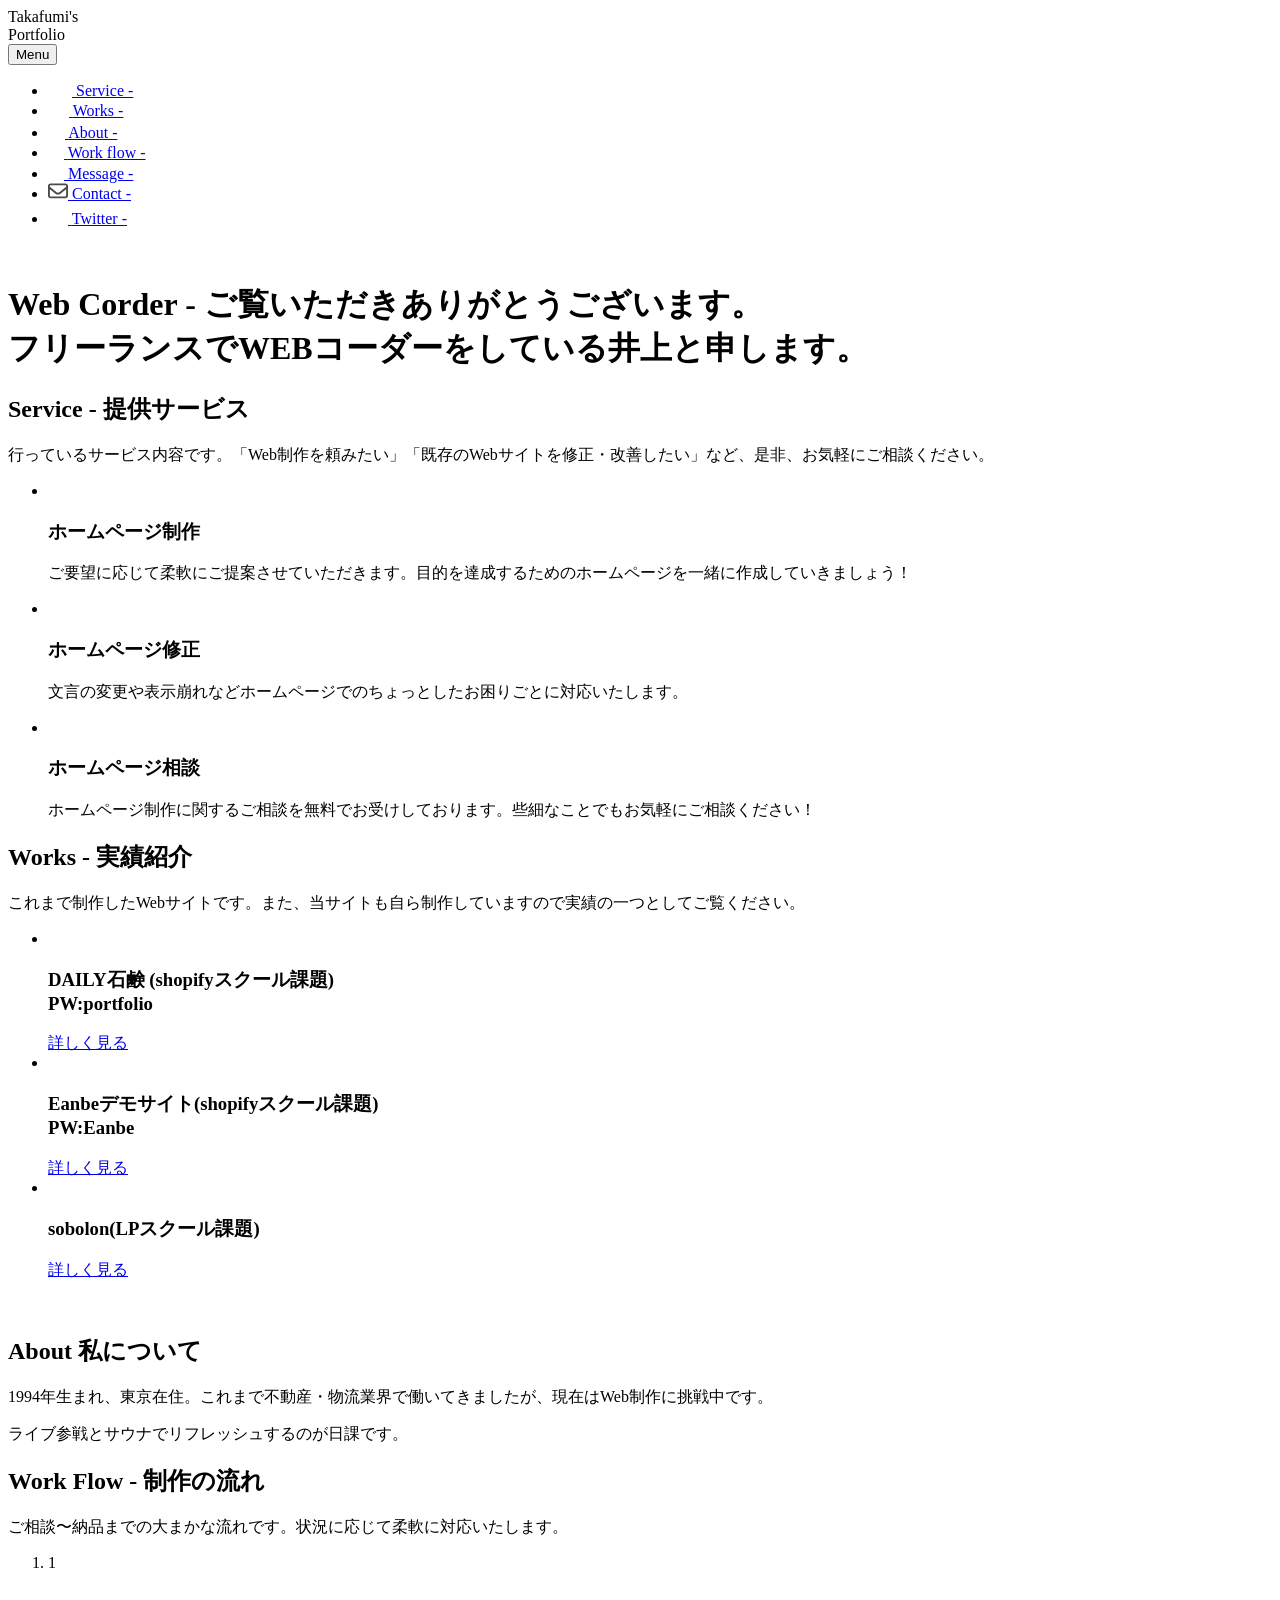
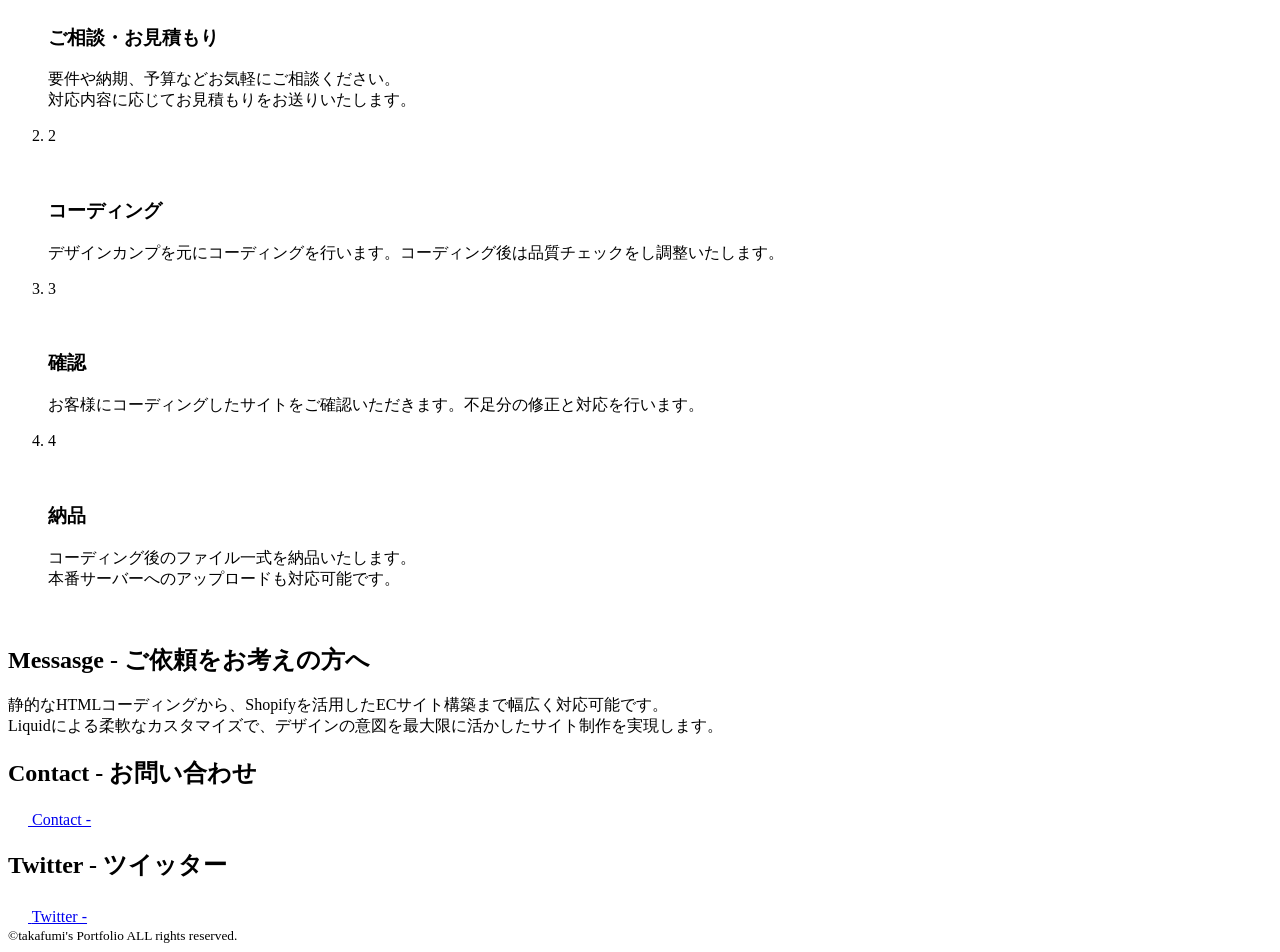
==== index.html @ 68aed398 "contact" ====
<!DOCTYPE html>
<html lang="ja">

<head>
  <meta charset="UTF-8">
  <meta name="viewport" content="width=device-width, initial-scale=1.0">
  <!-- 検索にヒットさせない -->
  <meta name="robots" content="noindex" />
  <title>ポートフォリオサイト</title>
  <meta name="description"
    content="フリーランスWEB制作コーダーのTakafumiのポートフォリオサイトです。「WEB制作を頼みたい」「既存のWebサイトを修正・改善したい」などぜひ、ぜひ、お気軽にご相談ください。">
  <!-- Google Fonts -->
  <link rel="preconnect" href="https://fonts.googleapis.com">
  <link rel="preconnect" href="https://fonts.gstatic.com" crossorigin>
  <link
    href="https://fonts.googleapis.com/css2?family=Noto+Sans+JP:wght@100..900&family=Oswald:wght@200..700&display=swap"
    rel="stylesheet">
  <!-- スタイルシート -->
  <link rel="stylesheet" href="./css/reset.css">
  <link rel="stylesheet" href="./css/style.css">
</head>

<body>
  <div class="wrapper">
    <header class="header">
      <div class="header__container">
        <div class="header__logo">Takafumi's<br />Portfolio</div>
        <button type="button" id="js-button-drawer" class="header__menu-button ">Menu</button>

        <div id="js-drawer" class="header__contents">
          <nav class="header__nav">
            <ul class="header__nav-list">
              <li class="header__nav-item">
                <a href="#service" class="header__nav-link button">
                  <span class="button__icon"><svg width="24" height="15" viewBox="0 0 24 15" fill="none"
                      xmlns="http://www.w3.org/2000/svg">
                      <path
                        d="M10.2075 0.428596L8.29125 2.33175C7.7175 2.48818 7.185 2.77495 6.735 3.16974L5.7375 4.05241C5.355 4.39133 4.85625 4.57755 4.3425 4.57755H3.6V9.34475C4.365 9.3671 5.0925 9.67622 5.63625 10.2163L6.97125 11.5421L7.23375 11.8028L8.24625 12.8084C8.47875 13.0393 8.86125 13.0393 9.09375 12.8084C9.1575 12.7451 9.20625 12.6706 9.2325 12.5924C9.3375 12.3056 9.58125 12.0896 9.88125 12.0226C10.1813 11.9555 10.4963 12.0449 10.7138 12.2647L11.1188 12.6594C11.5538 13.0915 12.2588 13.0915 12.69 12.6594C12.8925 12.4583 13.0013 12.2013 13.0125 11.9369C13.0275 11.6092 13.2225 11.3187 13.5225 11.1771C13.8225 11.0356 14.1713 11.0654 14.4375 11.2554C14.79 11.5049 15.2813 11.4714 15.5963 11.1585C15.9488 10.8084 15.9488 10.2423 15.5963 9.89596L12.7538 7.07288L11.4112 8.30193C10.3875 9.24047 8.81625 9.25537 7.77375 8.33545C6.585 7.28517 6.55875 5.45278 7.71375 4.36899L10.3425 1.90345C11.37 0.94256 12.7275 0.40625 14.1413 0.40625C15.495 0.40625 16.8038 0.901592 17.8125 1.79172L18.9413 2.78985H20.4H21.9H23.4C23.73 2.78985 24 3.05801 24 3.38575V11.1325C24 11.7917 23.4638 12.3243 22.8 12.3243H21.6C21.1575 12.3243 20.7675 12.0859 20.5613 11.7284H17.3775C17.25 11.9779 17.0813 12.2162 16.8713 12.4248C16.23 13.0617 15.3413 13.3112 14.5088 13.1734C14.3738 13.4453 14.19 13.6985 13.9613 13.9257C12.9375 14.9425 11.3363 15.043 10.1963 14.2274C9.255 15.0021 7.8525 14.9537 6.97125 14.0747L5.9625 13.0691L5.7 12.8084L4.365 11.4825C4.15875 11.2777 3.88875 11.1585 3.6 11.1362C3.6 11.7917 3.06 12.3243 2.4 12.3243H1.2C0.53625 12.3243 0 11.7917 0 11.1325V3.38575C0 3.05801 0.27 2.78985 0.6 2.78985H2.1H3.6H4.3425C4.4175 2.78985 4.48875 2.76378 4.54125 2.71536L5.535 1.83641C6.58125 0.91649 7.9275 0.40625 9.32625 0.40625H9.7125C9.8775 0.40625 10.0463 0.413699 10.2075 0.428596ZM20.4 9.94065V4.57755H18.6C18.3788 4.57755 18.165 4.49561 18.0038 4.35036L16.62 3.12877C15.9375 2.52542 15.0563 2.19395 14.1413 2.19395C13.1888 2.19395 12.2738 2.55522 11.58 3.20326L8.95125 5.66879C8.565 6.03378 8.5725 6.6483 8.97 6.9984C9.31875 7.30752 9.8475 7.30007 10.1888 6.98722L12.885 4.51424C13.2488 4.17904 13.8188 4.20139 14.1563 4.56638C14.4938 4.93137 14.4713 5.49375 14.1038 5.82894L14.0738 5.85874L16.8638 8.62967C17.2388 9.00211 17.4825 9.46021 17.5913 9.93693H20.4V9.94065ZM2.4 10.5366C2.4 10.3785 2.33679 10.2269 2.22426 10.1152C2.11174 10.0034 1.95913 9.94065 1.8 9.94065C1.64087 9.94065 1.48826 10.0034 1.37574 10.1152C1.26321 10.2269 1.2 10.3785 1.2 10.5366C1.2 10.6946 1.26321 10.8462 1.37574 10.9579C1.48826 11.0697 1.64087 11.1325 1.8 11.1325C1.95913 11.1325 2.11174 11.0697 2.22426 10.9579C2.33679 10.8462 2.4 10.6946 2.4 10.5366ZM22.2 11.1325C22.3591 11.1325 22.5117 11.0697 22.6243 10.9579C22.7368 10.8462 22.8 10.6946 22.8 10.5366C22.8 10.3785 22.7368 10.2269 22.6243 10.1152C22.5117 10.0034 22.3591 9.94065 22.2 9.94065C22.0409 9.94065 21.8883 10.0034 21.7757 10.1152C21.6632 10.2269 21.6 10.3785 21.6 10.5366C21.6 10.6946 21.6632 10.8462 21.7757 10.9579C21.8883 11.0697 22.0409 11.1325 22.2 11.1325Z"
                        class="button__icon-path" />
                    </svg>
                  </span>
                  <span class="button__text">Service -</span>
                </a>
              </li>
              <li class="header__nav-item">
                <a href="#works" class="header__nav-link button">
                  <span class="button__icon"><svg width="21" height="16" viewBox="0 0 21 16" fill="none"
                      xmlns="http://www.w3.org/2000/svg">
                      <path
                        d="M4.2 0.635498C3.04172 0.635498 2.1 1.57078 2.1 2.72115V11.0638H4.2V2.72115H16.8V11.0638H18.9V2.72115C18.9 1.57078 17.9583 0.635498 16.8 0.635498H4.2ZM0.63 12.1066C0.282187 12.1066 0 12.3868 0 12.7323C0 14.114 1.12875 15.2351 2.52 15.2351H18.48C19.8712 15.2351 21 14.114 21 12.7323C21 12.3868 20.7178 12.1066 20.37 12.1066H0.63Z"
                        class="button__icon-path" />
                    </svg>
                  </span>
                  <span class="button__text">Works -</span>
                </a>
              </li>
              <li class="header__nav-item">
                <a href="#about" class="header__nav-link button">
                  <span class="button__icon"><svg width="17" height="18" viewBox="0 0 17 18" fill="none"
                      xmlns="http://www.w3.org/2000/svg">
                      <path
                        d="M13.8125 7.04143C13.8125 8.55504 13.3178 9.95324 12.4844 11.0876L16.6879 15.2657C17.1029 15.6779 17.1029 16.3473 16.6879 16.7595C16.2729 17.1717 15.5988 17.1717 15.1838 16.7595L10.9803 12.5814C9.83808 13.4124 8.43027 13.9005 6.90625 13.9005C3.09121 13.9005 0 10.8304 0 7.04143C0 3.25246 3.09121 0.182373 6.90625 0.182373C10.7213 0.182373 13.8125 3.25246 13.8125 7.04143ZM6.90625 11.79C7.53413 11.79 8.15587 11.6672 8.73595 11.4285C9.31604 11.1899 9.84312 10.8401 10.2871 10.3992C10.7311 9.95824 11.0833 9.43476 11.3235 8.85863C11.5638 8.28251 11.6875 7.66502 11.6875 7.04143C11.6875 6.41784 11.5638 5.80035 11.3235 5.22423C11.0833 4.64811 10.7311 4.12463 10.2871 3.68368C9.84312 3.24273 9.31604 2.89296 8.73595 2.65432C8.15587 2.41568 7.53413 2.29285 6.90625 2.29285C6.27837 2.29285 5.65663 2.41568 5.07654 2.65432C4.49646 2.89296 3.96938 3.24273 3.5254 3.68368C3.08142 4.12463 2.72923 4.64811 2.48895 5.22423C2.24867 5.80035 2.125 6.41784 2.125 7.04143C2.125 7.66502 2.24867 8.28251 2.48895 8.85863C2.72923 9.43476 3.08142 9.95824 3.5254 10.3992C3.96938 10.8401 4.49646 11.1899 5.07654 11.4285C5.65663 11.6672 6.27837 11.79 6.90625 11.79Z"
                        class="button__icon-path" />
                    </svg>
                  </span>
                  <span class="button__text">About -</span>
                </a>
              </li>
              <li class="header__nav-item">
                <a href="#Workflow" class="header__nav-link button">
                  <span class="button__icon"><svg width="16" height="16" viewBox="0 0 16 16" fill="none"
                      xmlns="http://www.w3.org/2000/svg">
                      <path
                        d="M8.43454 7.15642C8.7598 7.47765 8.7598 8.00275 8.43455 8.32398L3.65356 13.0459C3.13521 13.5578 2.25649 13.1906 2.25649 12.4621L2.25649 3.01832C2.25649 2.28979 3.13521 1.92261 3.65355 2.43454L8.43454 7.15642Z"
                        class="button__icon-path" />
                      <path
                        d="M15.4089 7.15642C15.7342 7.47765 15.7342 8.00275 15.4089 8.32398L10.6279 13.0459C10.1096 13.5578 9.23085 13.1906 9.23085 12.4621L9.23085 3.01832C9.23085 2.28979 10.1096 1.92261 10.6279 2.43454L15.4089 7.15642Z"
                        class="button__icon-path" />
                    </svg>
                  </span>
                  <span class="button__text">Work flow -</span>
                </a>
              </li>
              <li class="header__nav-item">
                <a href="#Message -" class="header__nav-link button">
                  <span class="button__icon"><svg width="16" height="17" viewBox="0 0 16 17" fill="none"
                      xmlns="http://www.w3.org/2000/svg">
                      <path
                        d="M0.502817 8.41785C-0.203433 8.81822 -0.137808 9.88587 0.615317 10.1962L4.99969 12.0119V15.2179C4.99969 15.7797 5.45594 16.2328 6.02157 16.2328C6.32469 16.2328 6.61219 16.0994 6.80594 15.8666L8.74344 13.5606L12.6153 15.1621C13.2059 15.4073 13.8903 15.0224 13.9872 14.3955L15.9872 1.4843C16.0466 1.10876 15.8809 0.730116 15.5653 0.515964C15.2497 0.301812 14.8372 0.28319 14.5028 0.472513L0.502817 8.41785ZM2.13094 9.20928L12.8028 3.15406L5.94032 10.7704L5.97782 10.8014L2.13094 9.20928ZM12.6028 13.5451L7.39657 11.388L14.0872 3.96101L12.6028 13.5451Z"
                        class="button__icon-path" />
                    </svg>
                  </span>
                  <span class="button__text">Message -</span>
                </a>
              </li>
              <li class="header__nav-item">
                <a href="#Contact -" class="header__nav-link button button--bg">
                  <span class="button__icon"><svg width="20" height="16" viewBox="0 0 20 16" fill="none"
                      xmlns="http://www.w3.org/2000/svg">
                      <path
                        d="M2.5 2.28406C2.15625 2.28406 1.875 2.56339 1.875 2.90479V3.76217L8.61328 9.25563C9.42188 9.91515 10.582 9.91515 11.3906 9.25563L18.125 3.76217V2.90479C18.125 2.56339 17.8438 2.28406 17.5 2.28406H2.5ZM1.875 6.17138V12.8365C1.875 13.1779 2.15625 13.4572 2.5 13.4572H17.5C17.8438 13.4572 18.125 13.1779 18.125 12.8365V6.17138L12.5781 10.6949C11.0781 11.917 8.91797 11.917 7.42188 10.6949L1.875 6.17138ZM0 2.90479C0 1.53531 1.12109 0.421875 2.5 0.421875H17.5C18.8789 0.421875 20 1.53531 20 2.90479V12.8365C20 14.2059 18.8789 15.3194 17.5 15.3194H2.5C1.12109 15.3194 0 14.2059 0 12.8365V2.90479Z"
                        class="button__icon-path button__icon-path--contact" fill="#4A4A4A" />
                    </svg>
                  </span>
                  <span class="button__text">Contact -</span>
                </a>
              </li>
              <li class="header__nav-item">
                <a href="#Twitter -" class="header__nav-link button button--border">
                  <span class="button__icon"><svg width="20" height="21" viewBox="0 0 20 21" fill="none"
                      xmlns="http://www.w3.org/2000/svg">
                      <path
                        d="M17.9441 6.40799C17.9568 6.58444 17.9568 6.76092 17.9568 6.93736C17.9568 12.3191 13.8325 18.5201 6.29441 18.5201C3.97207 18.5201 1.81473 17.8521 0 16.6926C0.329961 16.7304 0.647187 16.743 0.989844 16.743C2.90605 16.743 4.67004 16.1002 6.07867 15.0037C4.27664 14.9659 2.76648 13.7937 2.24617 12.1805C2.5 12.2183 2.75379 12.2435 3.02031 12.2435C3.38832 12.2435 3.75637 12.193 4.09898 12.1049C2.22082 11.7267 0.812148 10.0883 0.812148 8.10949V8.05909C1.35781 8.36158 1.99238 8.55063 2.66492 8.57581C1.56086 7.84479 0.837539 6.59704 0.837539 5.18543C0.837539 4.42922 1.04055 3.73602 1.3959 3.13105C3.41367 5.60136 6.44668 7.21459 9.84766 7.39107C9.78422 7.08858 9.74613 6.77353 9.74613 6.45843C9.74613 4.21496 11.5736 2.38745 13.8451 2.38745C15.0253 2.38745 16.0913 2.87899 16.84 3.67302C17.7664 3.49658 18.6547 3.15626 19.4416 2.68994C19.137 3.63523 18.4898 4.42926 17.6395 4.93337C18.4644 4.84519 19.2639 4.61827 19.9999 4.30322C19.4416 5.10981 18.7436 5.82819 17.9441 6.40799Z"
                        class="button__icon-path" />
                    </svg>
                  </span>
                  <span class="button__text">Twitter -</span>
                </a>
              </li>
            </ul>
          </nav>
        </div>
      </div>
    </header>

    <main class="main">
      <div class="fv">
        <picture class="fv__img">
          <source media="(min-width: 768px)" srcset="./img/img_fv.png">
          <img src="./img/sp/img_fv.png" alt="">
        </picture>
        <div class="fv__contents">
          <h1 class="fv__heading">
            <span class="fv__heading-main">Web Corder -</span>
            <span class="fv__heading-sub">ご覧いただきありがとうございます。<br>フリーランスでWEBコーダーをしている井上と申します。</span>
          </h1>
        </div>
      </div>
    

      <section id="service" class="section service">
      <div class="section__inner">
        <h2 class="section__head">
          <span class="section__head-main">Service -</span>
          <span class="section__head-sub">提供サービス</span>
        </h2>
        <p class="section__lead-text">
          行っているサービス内容です。「Web制作を頼みたい」「既存のWebサイトを修正・改善したい」など、是非、お気軽にご相談ください。
        </p>
        <div class="section__contents">
          <ul class="service__list">
            <li class="service__item">
              <div class="service__item-img"><img src="./img/img_service1.svg" alt=""></div>
              <h3 class="service__item-name">ホームページ制作</h3>
              <p class="service__item-text">ご要望に応じて柔軟にご提案させていただきます。目的を達成するためのホームページを一緒に作成していきましょう！</p>
            </li>
            <li class="service__item">
              <div class="service__item-img"><img src="./img/img_service2.svg" alt=""></div>
              <h3 class="service__item-name">ホームページ修正</h3>
              <p class="service__item-text">文言の変更や表示崩れなどホームページでのちょっとしたお困りごとに対応いたします。</p>

            </li>
            <li class="service__item">
              <div class="service__item-img"><img src="./img/img_service3.svg" alt=""></div>
              <h3 class="service__item-name">ホームページ相談</h3>
              <p class="service__item-text">ホームページ制作に関するご相談を無料でお受けしております。些細なことでもお気軽にご相談ください！</p>
            </li>
          </ul>
        </div>
      </div>
      </section>

      <section id="works" class="section works">
      <div class="section__inner">
        <h2 class="section__head">
          <span class="section__head-main">Works -</span>
          <span class="section__head-sub">実績紹介</span>
        </h2>
        <p class="section__lead-text">
          これまで制作したWebサイトです。また、当サイトも自ら制作していますので実績の一つとしてご覧ください。
        </p>
        <div class="section__contents">
          <ul class="works__list">
            <li class="works__item">
              <div class="works__item-img"><img src="./img/DAIRY.jpg" alt=""></div>
              <h3 class="works__item-name">DAILY石鹸 (shopifyスクール課題) <br> PW:portfolio</h3>
              <a href="https://dailyadvance-designcomp.myshopify.com/" target="_blank" class="works__item-link">詳しく見る</a>
            </li>
            <li class="works__item">
              <div class="work__item-img"><img src="./img/EANBE.jpg" alt=""></div>
              <h3 class="works__item-name">	Eanbeデモサイト(shopifyスクール課題) <br> PW:Eanbe</h3>
              <a href="https://tredify-demostore.myshopify.com/" target="_blank" class="works__item-link">詳しく見る</a>
            </li>
            <li class="works__item">
              <div class="work__item-img"><img src="./img/sobolon.jpg" alt=""></div>
              <h3 class="works__item-name">sobolon(LPスクール課題)</h3>
              <a href="http://127.0.0.1:5500/index.html" target="_blank" class="works__item-link">詳しく見る</a>
            </li>
          </ul>
        </div>
      </div>
      </section>

      <section id="about" class="section about">
      <div class="section__inner">
        <div class="about__container">
          <div class="about__img"><img src="./img/profile.jpeg" alt=""></div>
          <div class="about__text-contents">
            <h2 class="section__head">
              <span class="section__head-main">About</span>
              <span class="section__head-sub">私について</span>
            </h2>
            <p class="about__text">1994年生まれ、東京在住。これまで不動産・物流業界で働いてきましたが、現在はWeb制作に挑戦中です。</p>
            <p class="about__text">ライブ参戦とサウナでリフレッシュするのが日課です。</p>
          </div>
        </div>
      </div>
     </section>

      <section id="flow" class="section flow">
      <div class="section__inner">
        <h2 class="section__head">
          <span class="section__head-main">Work Flow -</span>
          <span class="section__head-sub">制作の流れ</span>
        </h2>
      </div>
      <p class="section__lead-text">
        ご相談〜納品までの大まかな流れです。状況に応じて柔軟に対応いたします。
      </p>
      <ol class="flow__list">
        <li class="flow__item">
          <p class="flow__item-num">1</p>
          <p class="flow__item-img"><img src="./img/img_flow1.svg" alt=""></p>
          <h3 class="flow__item-name">ご相談・お見積もり</h3>
          <p class="flow__item-text">要件や納期、予算などお気軽にご相談ください。<br>対応内容に応じてお見積もりをお送りいたします。</p>
        </li>
        <li class="flow__item">
          <p class="flow__item-num">2</p>
          <p class="flow__item-img"><img src="./img/img_flow2.svg" alt=""></p>
          <h3 class="flow__item-name">コーディング</h3>
          <p class="flow__item-text">デザインカンプを元にコーディングを行います。コーディング後は品質チェックをし調整いたします。</p>
        </li>
        <li class="flow__item">
          <p class="flow__item-num">3</p>
          <p class="flow__item-img"><img src="./img/img_flow3.svg" alt=""></p>
          <h3 class="flow__item-name">確認</h3>
          <p class="flow__item-text">お客様にコーディングしたサイトをご確認いただきます。不足分の修正と対応を行います。</p>
        </li>
        <li class="flow__item">
          <p class="flow__item-num">4</p>
          <p class="flow__item-img"><img src="./img/img_flow3.svg" alt=""></p>
          <h3 class="flow__item-name">納品</h3>
          <p class="flow__item-text">コーディング後のファイル一式を納品いたします。<br>本番サーバーへのアップロードも対応可能です。</p>
        </li>
      </ol>
      </section>

      <section id="section" class="section message">
      <div class="section__inner">
        <div class="message__container">
          <div class="message__img"><img src="./img/img_message.png" alt=""></div>
          <div class="message__text-contents">
            <h2 class="section__head">
              <span class="section__head-main">Messasge -</span>
              <span class="section__head-sub">ご依頼をお考えの方へ</span>
            </h2>
            <p class="message__text">静的なHTMLコーディングから、Shopifyを活用したECサイト構築まで幅広く対応可能です。<br> Liquidによる柔軟なカスタマイズで、デザインの意図を最大限に活かしたサイト制作を実現します。
            </p>
          </div>
        </div>
        </div>
      </section>

      <div class="page-bottom">
      <div class="page-bottom__item page-bottom__item--contact">
        <h2 class="section__head section__head--center">
          <span class="section__head-main">Contact -</span>
          <span class="section__head-sub">お問い合わせ</span>
        </h2>
        <a href="#Contact" target="_blank" class="page-bottom__button button button--border">
          <span class="button__icon">
            <svg width="20" height="16" viewBox="0 0 20 16" fill="none"
            xmlns="http://www.w3.org/2000/svg">
            <path
              d="M2.5 2.28406C2.15625 2.28406 1.875 2.56339 1.875 2.90479V3.76217L8.61328 9.25563C9.42188 9.91515 10.582 9.91515 11.3906 9.25563L18.125 3.76217V2.90479C18.125 2.56339 17.8438 2.28406 17.5 2.28406H2.5ZM1.875 6.17138V12.8365C1.875 13.1779 2.15625 13.4572 2.5 13.4572H17.5C17.8438 13.4572 18.125 13.1779 18.125 12.8365V6.17138L12.5781 10.6949C11.0781 11.917 8.91797 11.917 7.42188 10.6949L1.875 6.17138ZM0 2.90479C0 1.53531 1.12109 0.421875 2.5 0.421875H17.5C18.8789 0.421875 20 1.53531 20 2.90479V12.8365C20 14.2059 18.8789 15.3194 17.5 15.3194H2.5C1.12109 15.3194 0 14.2059 0 12.8365V2.90479Z"
              class="button__icon-path "  />
            </svg>
          </span>
          <span class="button__text">Contact -</span>
        </a>
      </div>
    
      <div id="Twitter" class="page-bottom__item page-bottom__item--twitter">
        <h2  class="section__head section__head--center">
          <span class="section__head-main">Twitter -</span>
          <span class="section__head-sub">ツイッター</span>
        </h2>
        <a href="#Twitter" target="_blank" class="page-bottom__button button button--border">
          <span class="button__icon">
            <svg width="20" height="21" viewBox="0 0 20 21" fill="none"
            xmlns="http://www.w3.org/2000/svg">
            <path
              d="M17.9441 6.40799C17.9568 6.58444 17.9568 6.76092 17.9568 6.93736C17.9568 12.3191 13.8325 18.5201 6.29441 18.5201C3.97207 18.5201 1.81473 17.8521 0 16.6926C0.329961 16.7304 0.647187 16.743 0.989844 16.743C2.90605 16.743 4.67004 16.1002 6.07867 15.0037C4.27664 14.9659 2.76648 13.7937 2.24617 12.1805C2.5 12.2183 2.75379 12.2435 3.02031 12.2435C3.38832 12.2435 3.75637 12.193 4.09898 12.1049C2.22082 11.7267 0.812148 10.0883 0.812148 8.10949V8.05909C1.35781 8.36158 1.99238 8.55063 2.66492 8.57581C1.56086 7.84479 0.837539 6.59704 0.837539 5.18543C0.837539 4.42922 1.04055 3.73602 1.3959 3.13105C3.41367 5.60136 6.44668 7.21459 9.84766 7.39107C9.78422 7.08858 9.74613 6.77353 9.74613 6.45843C9.74613 4.21496 11.5736 2.38745 13.8451 2.38745C15.0253 2.38745 16.0913 2.87899 16.84 3.67302C17.7664 3.49658 18.6547 3.15626 19.4416 2.68994C19.137 3.63523 18.4898 4.42926 17.6395 4.93337C18.4644 4.84519 19.2639 4.61827 19.9999 4.30322C19.4416 5.10981 18.7436 5.82819 17.9441 6.40799Z"
              class="button__icon-path" />
          </svg>
        </span>
        <span class="button__text">Twitter -</span>
        </a>
      </div>
      </div>

      <footer class="footer">
        <small class="footer__copy">&copy;takafumi's Portfolio ALL rights reserved.</small>
      </footer>
    </main>
  </div>
  <!-- jQuery -->
  <script src="https://ajax.googleapis.com/ajax/libs/jquery/3.7.1/jquery.min.js"></script>
  <script src="./js/index.js"></script>
</body>

</html>
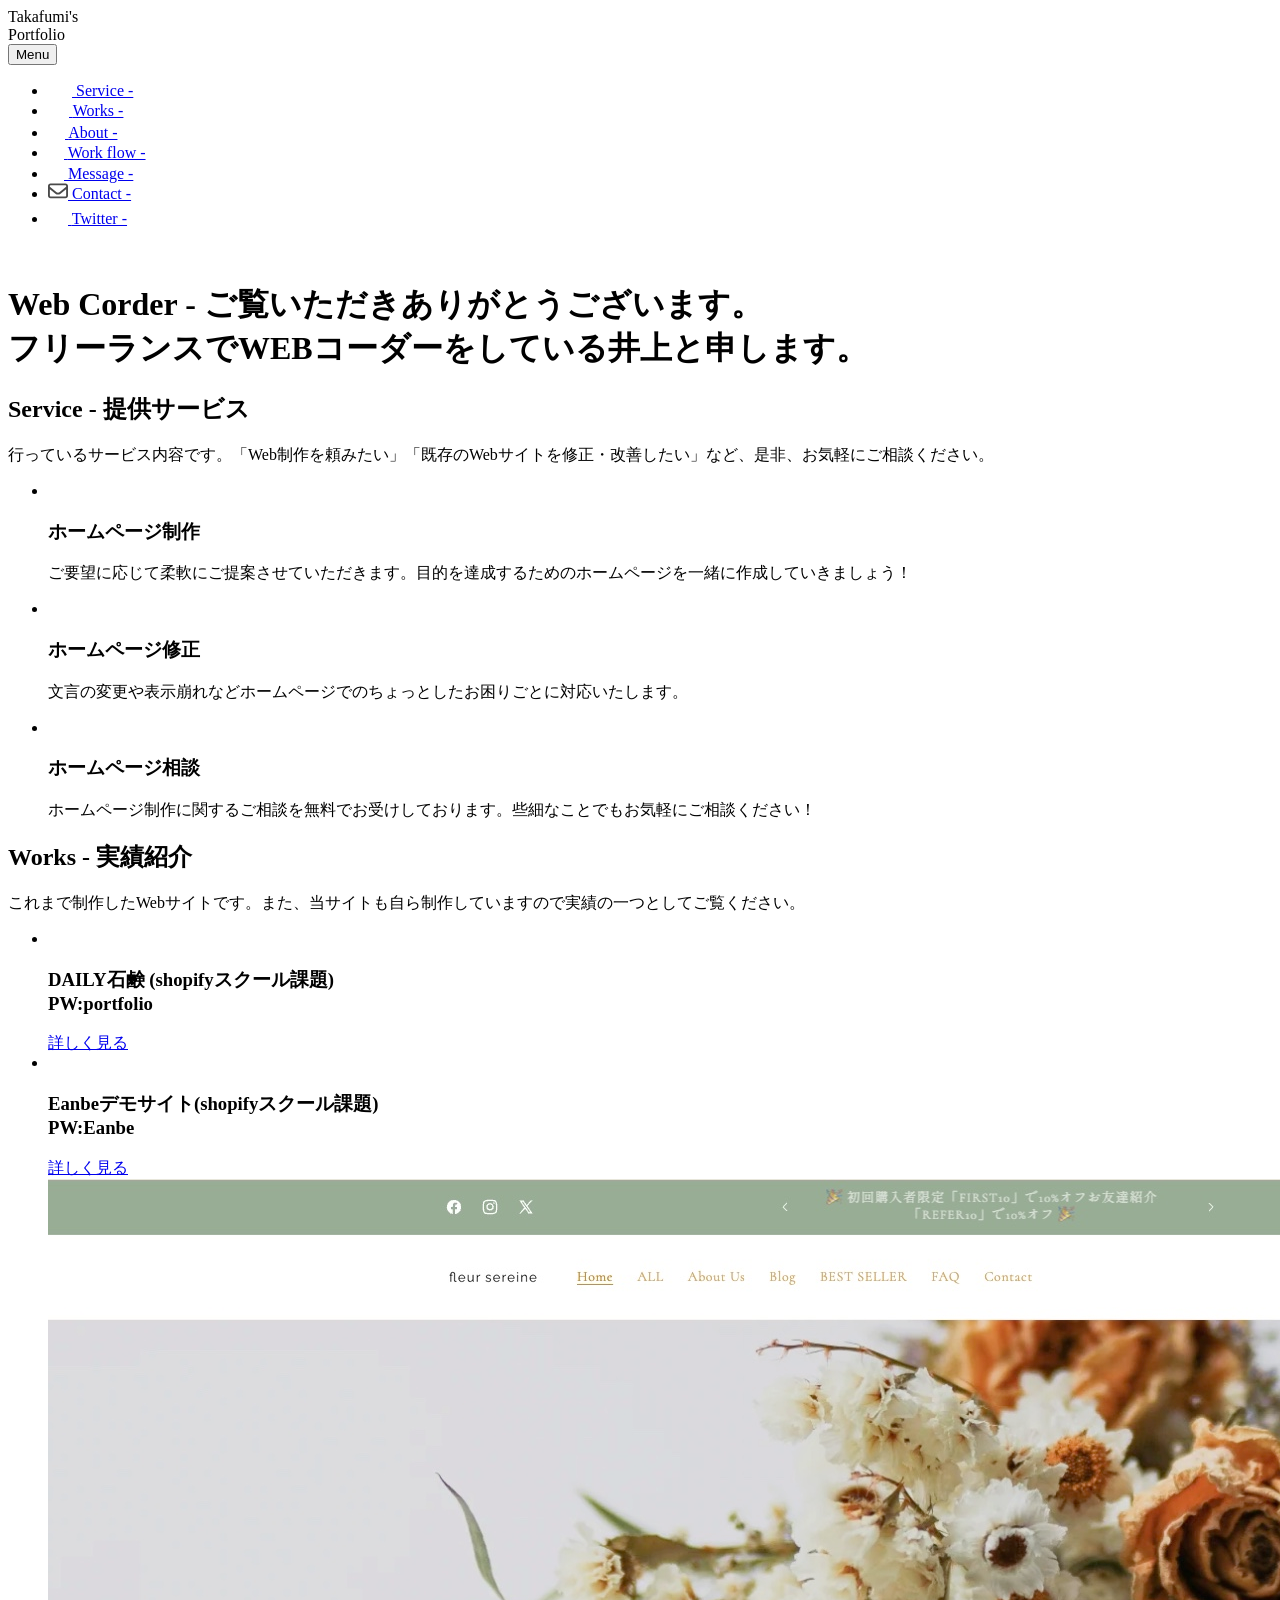
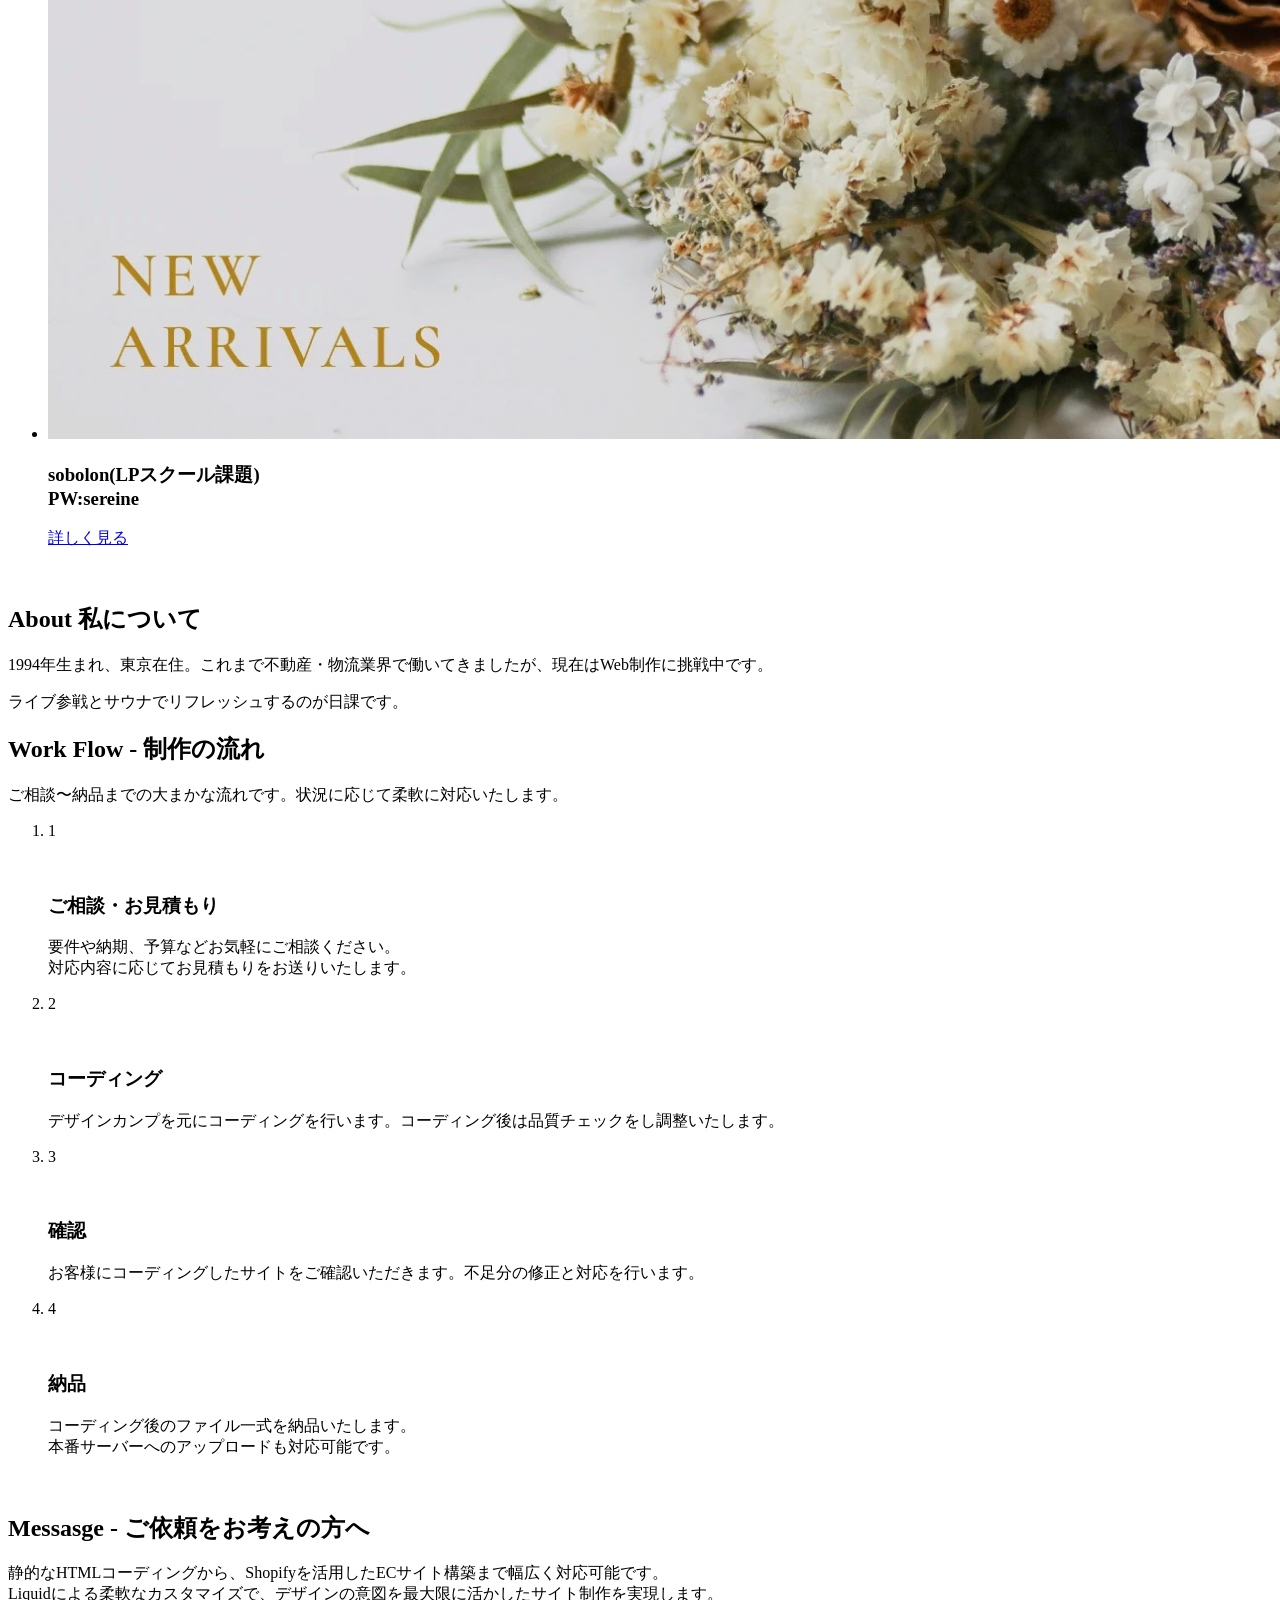
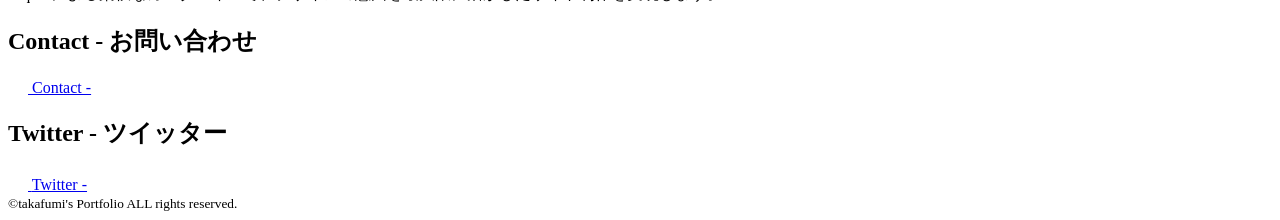
==== commit 3a3e80e2: "add img" ====
--- a/index.html
+++ b/index.html
@@ -192,9 +192,9 @@
               <a href="https://tredify-demostore.myshopify.com/" target="_blank" class="works__item-link">詳しく見る</a>
             </li>
             <li class="works__item">
-              <div class="work__item-img"><img src="./img/sobolon.jpg" alt=""></div>
-              <h3 class="works__item-name">sobolon(LPスクール課題)</h3>
-              <a href="http://127.0.0.1:5500/index.html" target="_blank" class="works__item-link">詳しく見る</a>
+              <div class="work__item-img"><img src="./img/sereine.jpg" alt=""></div>
+              <h3 class="works__item-name">sobolon(LPスクール課題) <br> PW:sereine</h3>
+              <a href="https://fleur-sereine-graduate.myshopify.com/" target="_blank" class="works__item-link">詳しく見る</a>
             </li>
           </ul>
         </div>
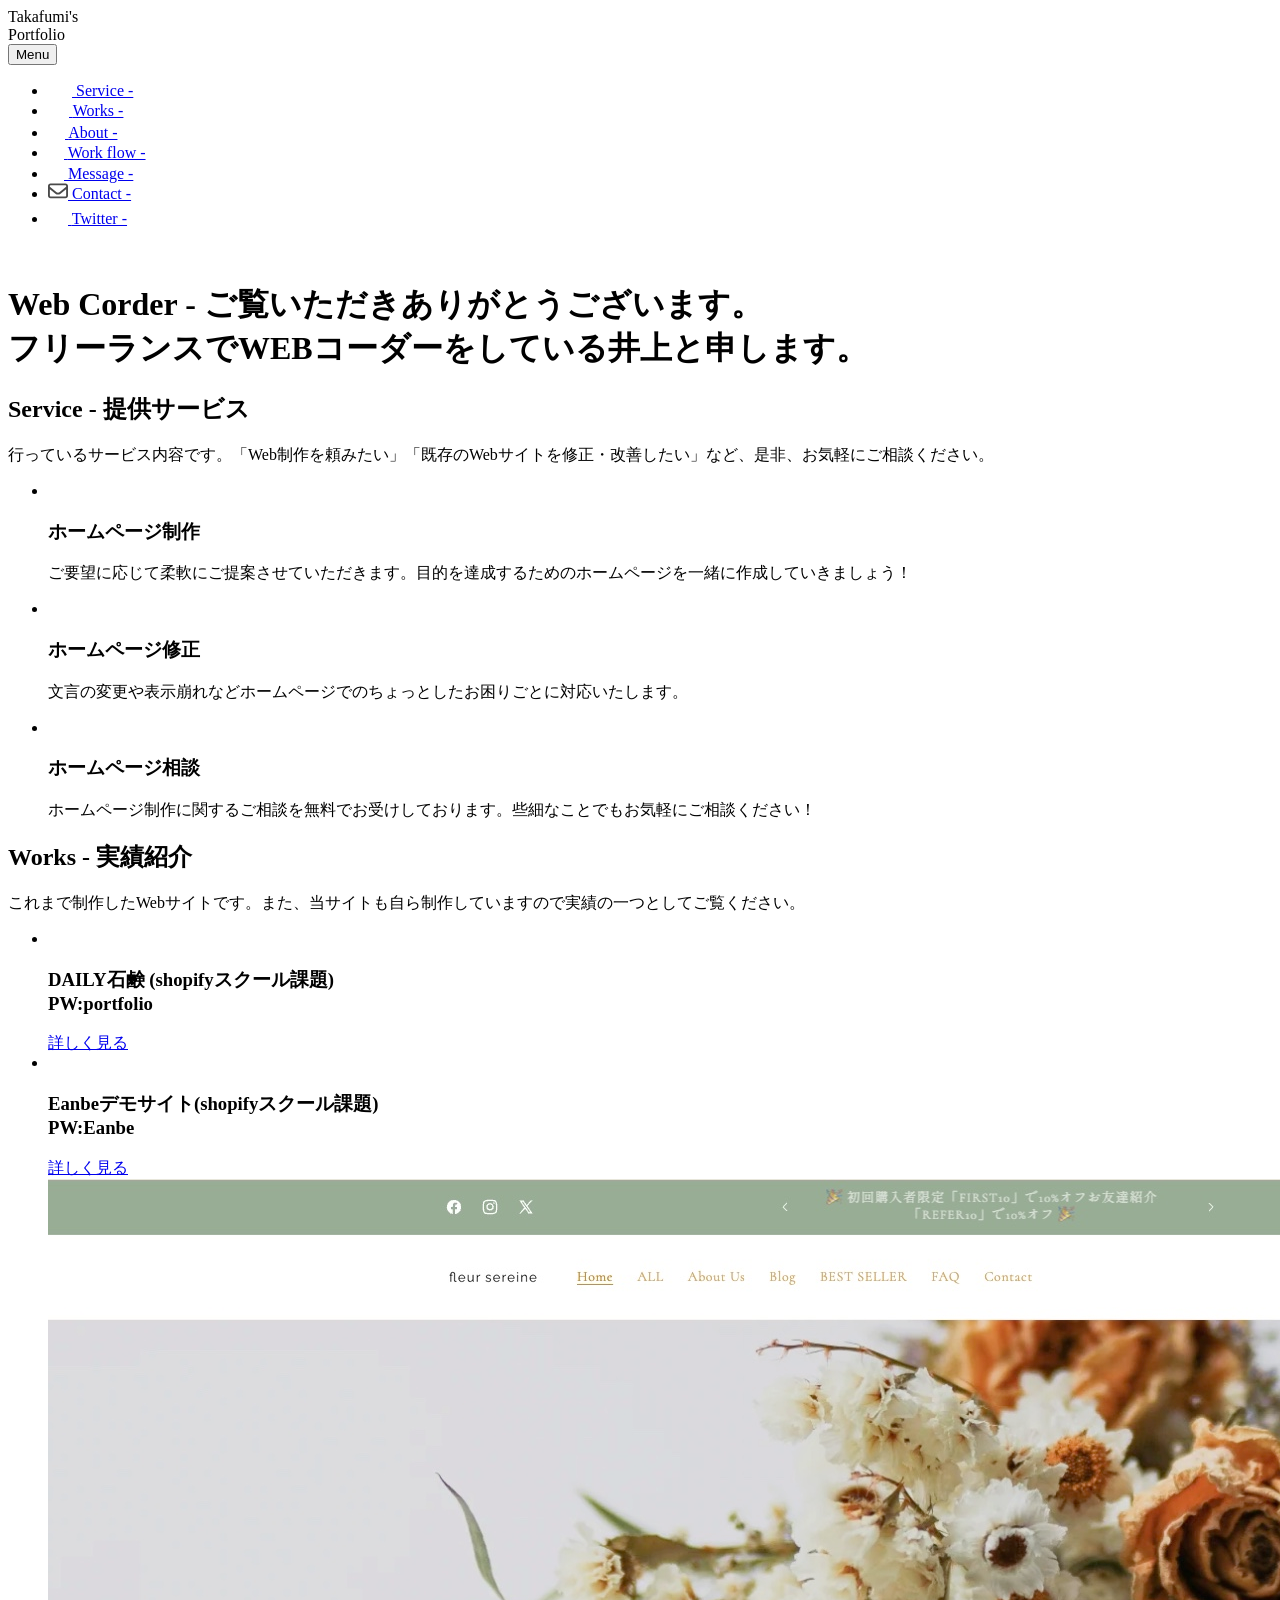
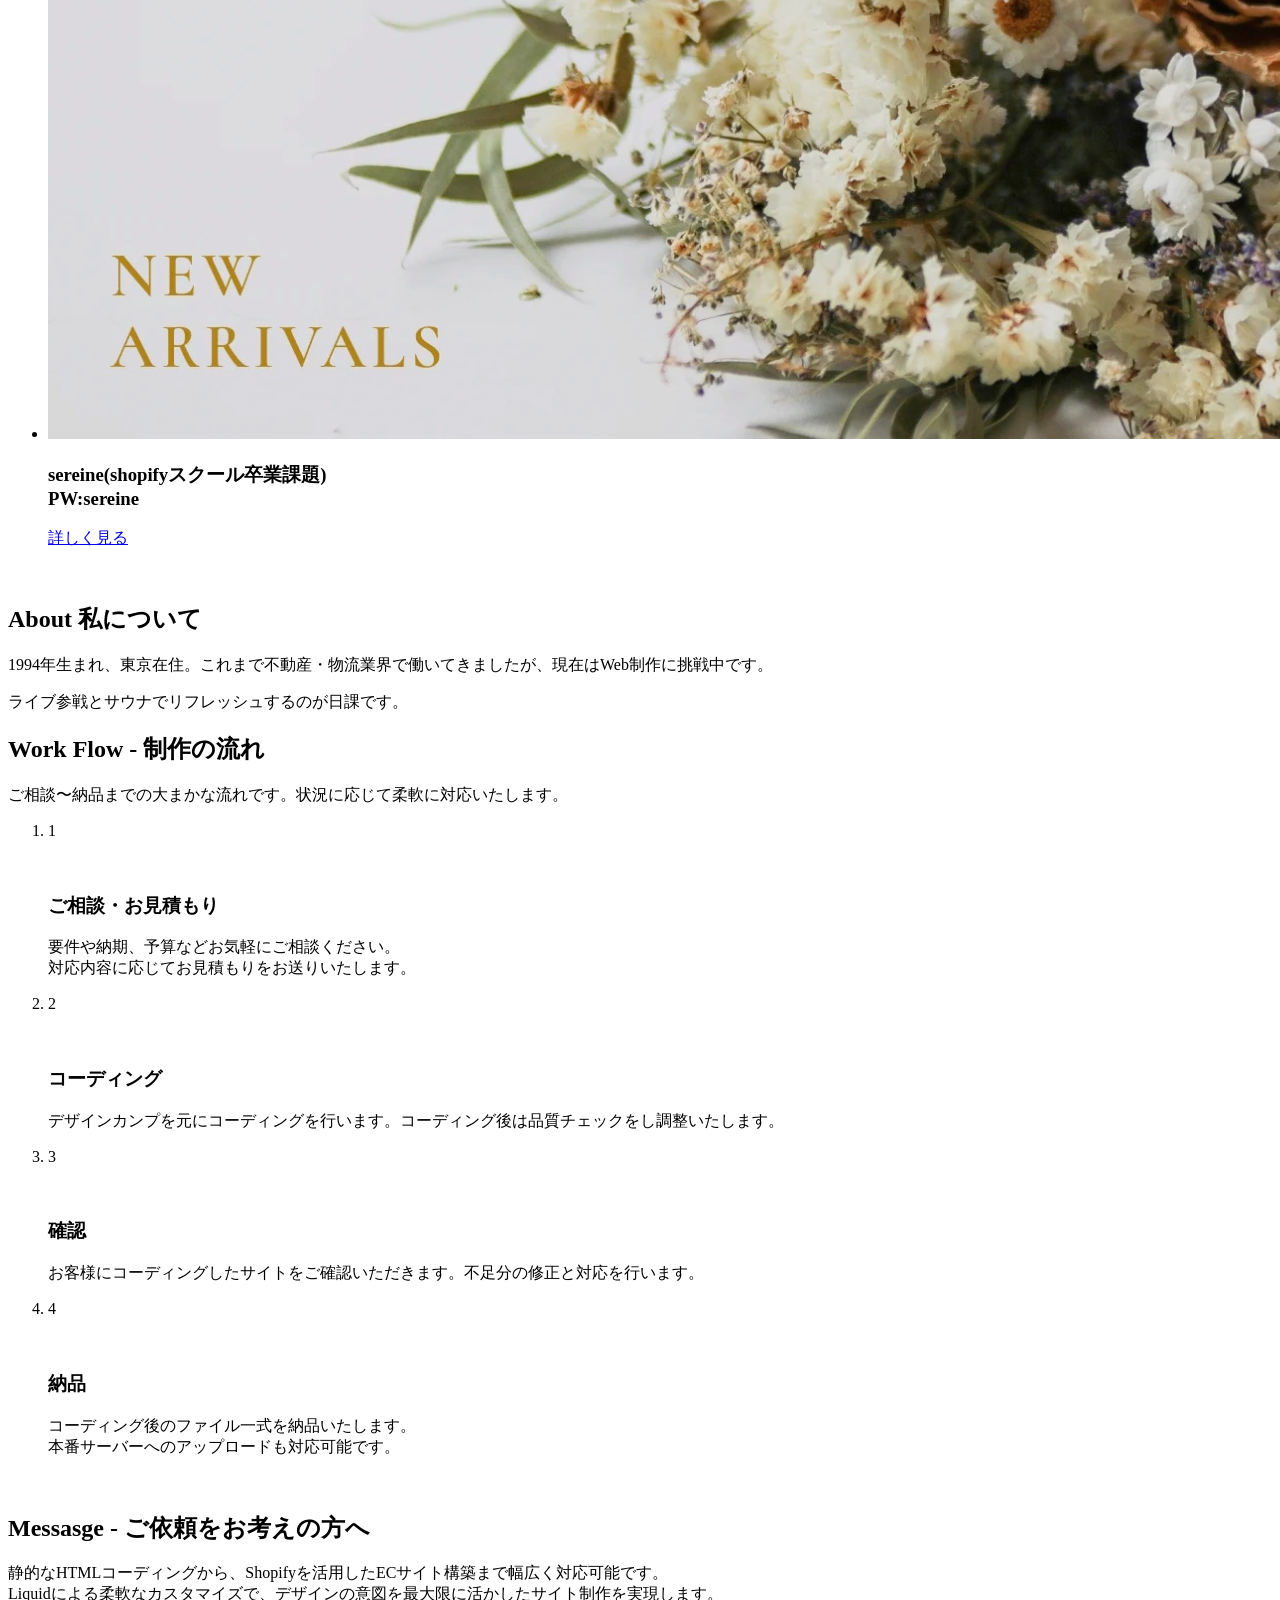
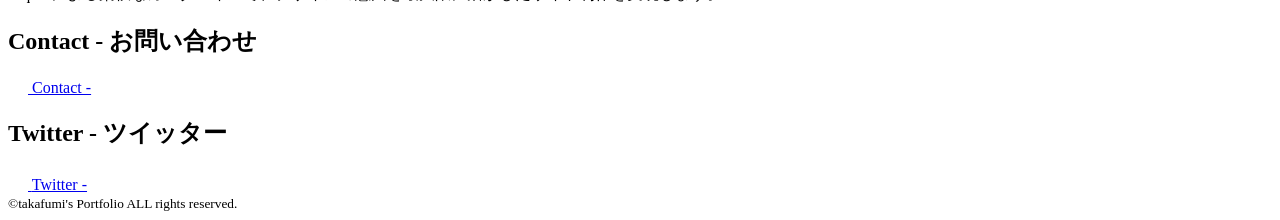
==== commit 1d97d122: "add sereine" ====
--- a/index.html
+++ b/index.html
@@ -193,7 +193,7 @@
             </li>
             <li class="works__item">
               <div class="work__item-img"><img src="./img/sereine.jpg" alt=""></div>
-              <h3 class="works__item-name">sobolon(LPスクール課題) <br> PW:sereine</h3>
+              <h3 class="works__item-name">sereine(shopifyスクール卒業課題) <br> PW:sereine</h3>
               <a href="https://fleur-sereine-graduate.myshopify.com/" target="_blank" class="works__item-link">詳しく見る</a>
             </li>
           </ul>
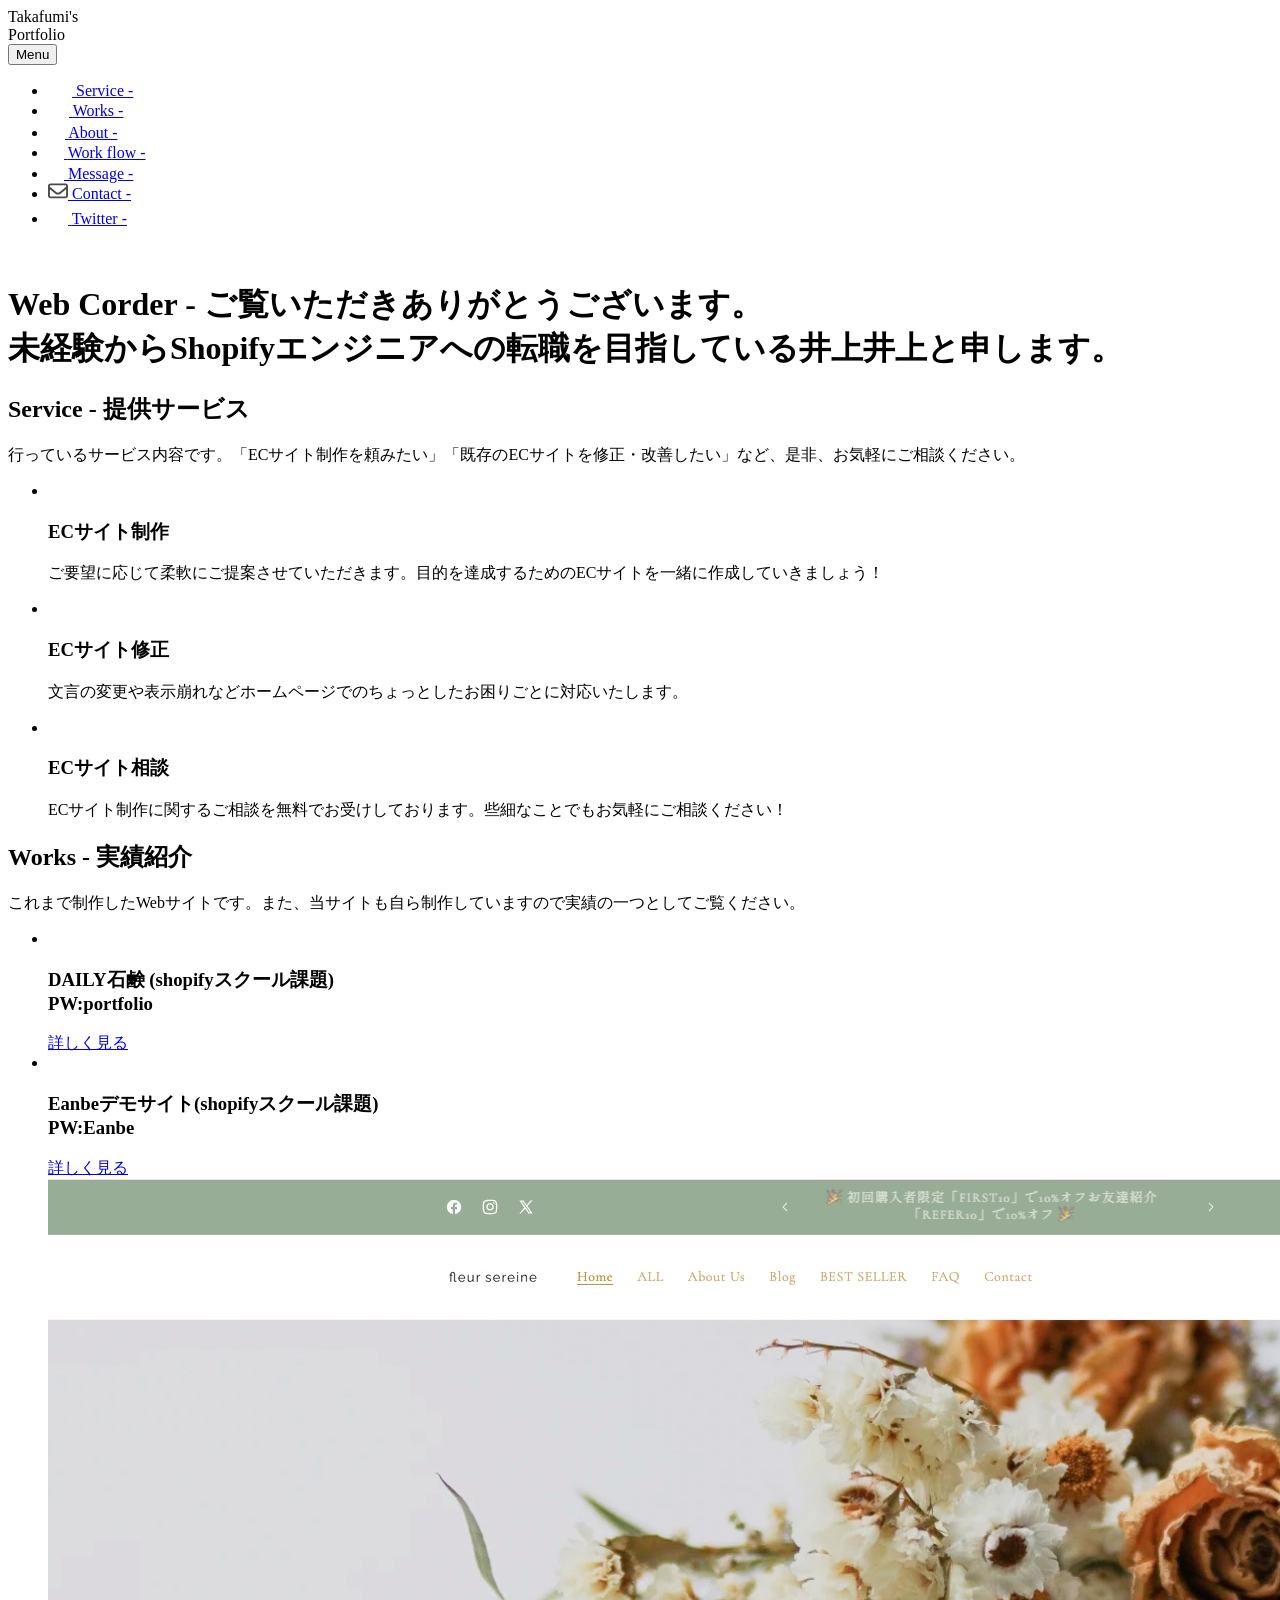
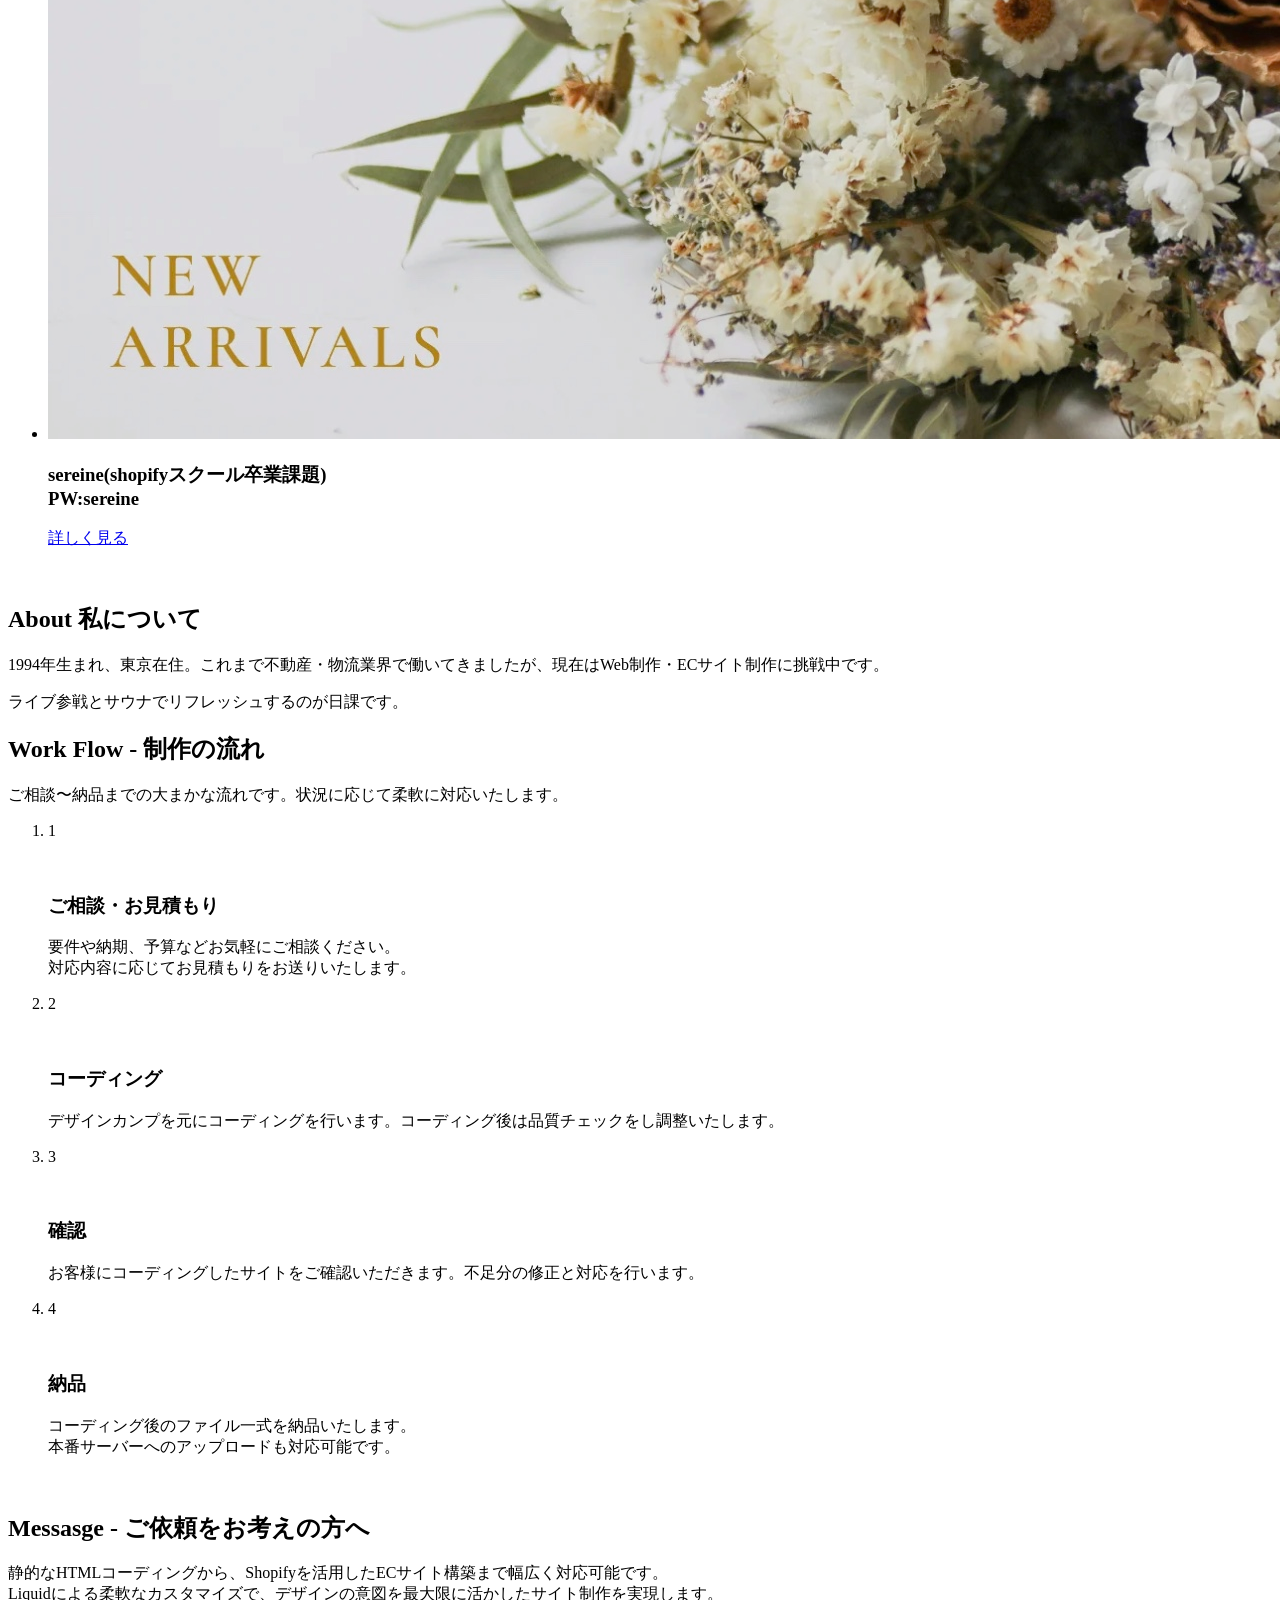
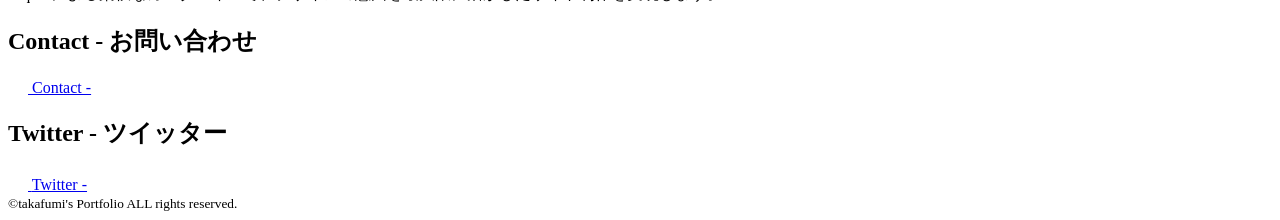
==== commit 2a3877dc: "change text" ====
--- a/index.html
+++ b/index.html
@@ -132,7 +132,7 @@
         <div class="fv__contents">
           <h1 class="fv__heading">
             <span class="fv__heading-main">Web Corder -</span>
-            <span class="fv__heading-sub">ご覧いただきありがとうございます。<br>フリーランスでWEBコーダーをしている井上と申します。</span>
+            <span class="fv__heading-sub">ご覧いただきありがとうございます。<br>未経験からShopifyエンジニアへの転職を目指している井上井上と申します。</span>
           </h1>
         </div>
       </div>
@@ -145,25 +145,25 @@
           <span class="section__head-sub">提供サービス</span>
         </h2>
         <p class="section__lead-text">
-          行っているサービス内容です。「Web制作を頼みたい」「既存のWebサイトを修正・改善したい」など、是非、お気軽にご相談ください。
+          行っているサービス内容です。「ECサイト制作を頼みたい」「既存のECサイトを修正・改善したい」など、是非、お気軽にご相談ください。
         </p>
         <div class="section__contents">
           <ul class="service__list">
             <li class="service__item">
               <div class="service__item-img"><img src="./img/img_service1.svg" alt=""></div>
-              <h3 class="service__item-name">ホームページ制作</h3>
-              <p class="service__item-text">ご要望に応じて柔軟にご提案させていただきます。目的を達成するためのホームページを一緒に作成していきましょう！</p>
+              <h3 class="service__item-name">ECサイト制作</h3>
+              <p class="service__item-text">ご要望に応じて柔軟にご提案させていただきます。目的を達成するためのECサイトを一緒に作成していきましょう！</p>
             </li>
             <li class="service__item">
               <div class="service__item-img"><img src="./img/img_service2.svg" alt=""></div>
-              <h3 class="service__item-name">ホームページ修正</h3>
+              <h3 class="service__item-name">ECサイト修正</h3>
               <p class="service__item-text">文言の変更や表示崩れなどホームページでのちょっとしたお困りごとに対応いたします。</p>
 
             </li>
             <li class="service__item">
               <div class="service__item-img"><img src="./img/img_service3.svg" alt=""></div>
-              <h3 class="service__item-name">ホームページ相談</h3>
-              <p class="service__item-text">ホームページ制作に関するご相談を無料でお受けしております。些細なことでもお気軽にご相談ください！</p>
+              <h3 class="service__item-name">ECサイト相談</h3>
+              <p class="service__item-text">ECサイト制作に関するご相談を無料でお受けしております。些細なことでもお気軽にご相談ください！</p>
             </li>
           </ul>
         </div>
@@ -210,7 +210,7 @@
               <span class="section__head-main">About</span>
               <span class="section__head-sub">私について</span>
             </h2>
-            <p class="about__text">1994年生まれ、東京在住。これまで不動産・物流業界で働いてきましたが、現在はWeb制作に挑戦中です。</p>
+            <p class="about__text">1994年生まれ、東京在住。これまで不動産・物流業界で働いてきましたが、現在はWeb制作・ECサイト制作に挑戦中です。</p>
             <p class="about__text">ライブ参戦とサウナでリフレッシュするのが日課です。</p>
           </div>
         </div>
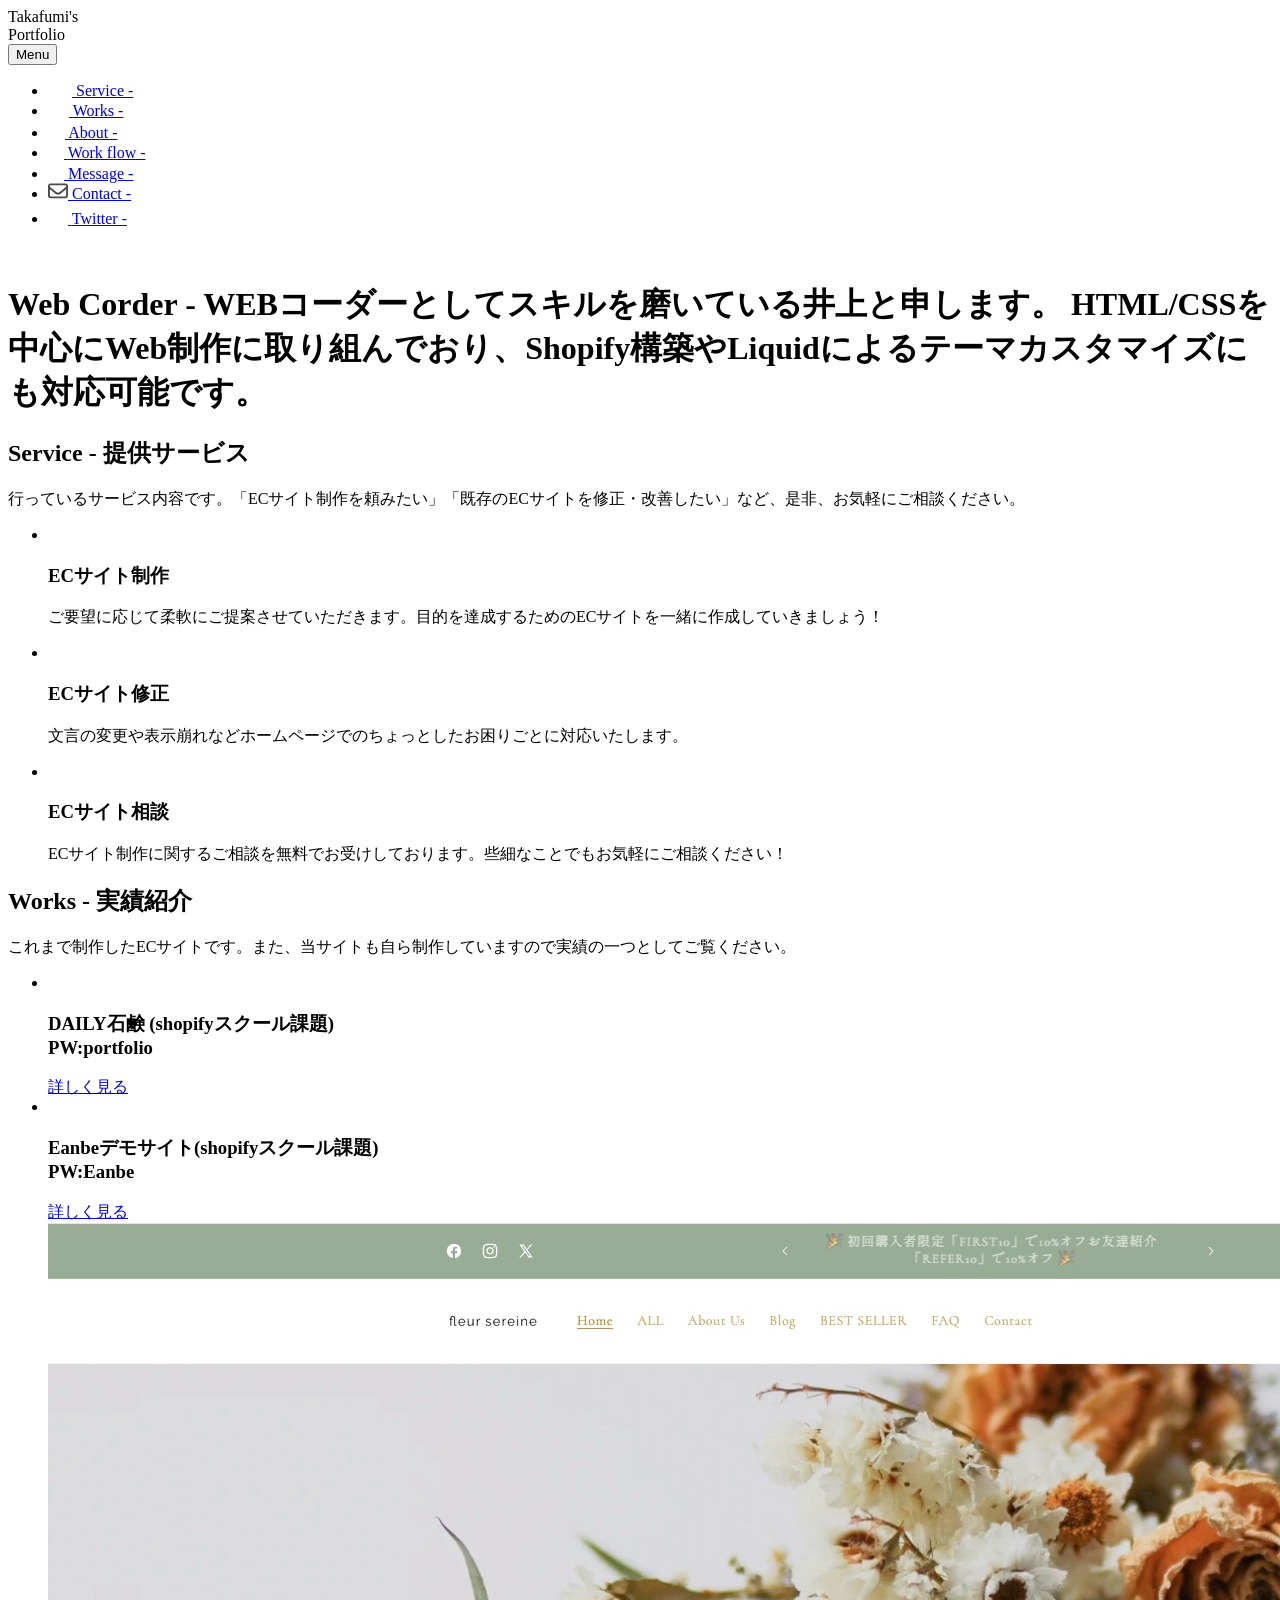
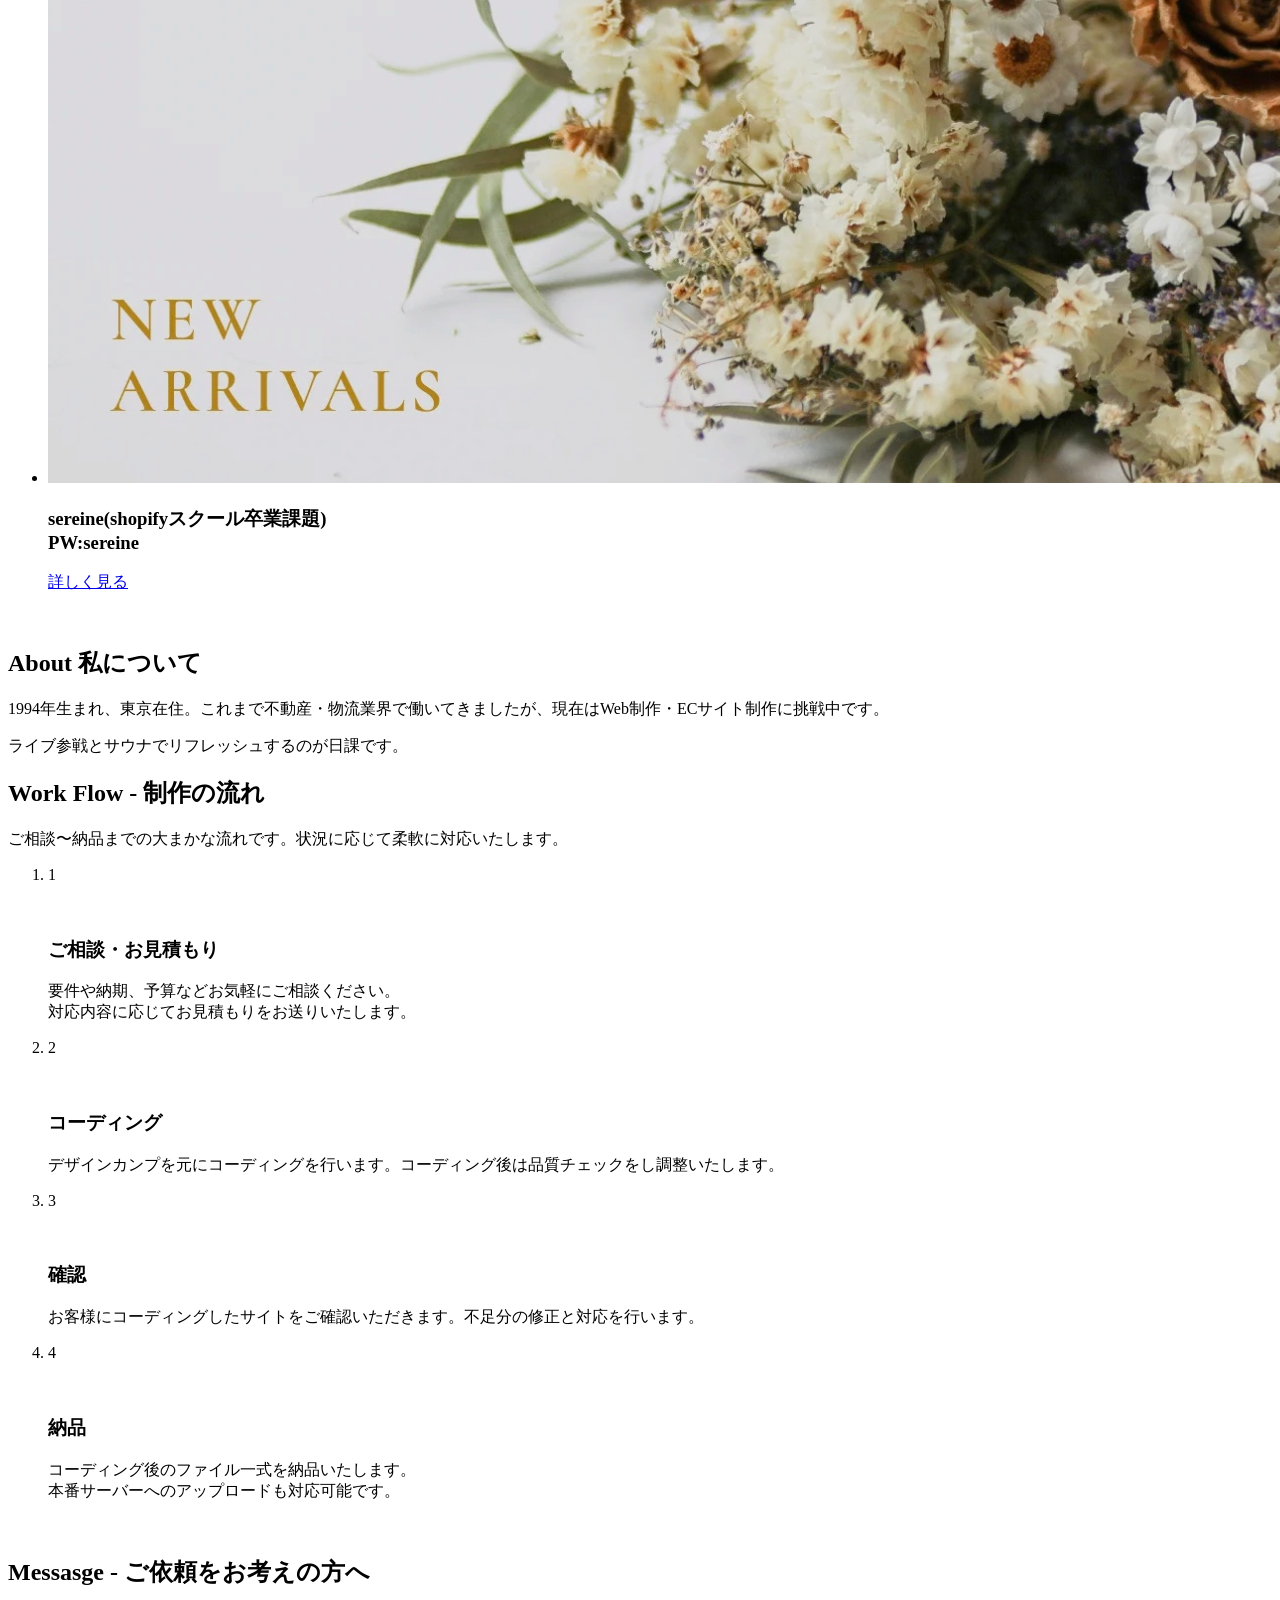
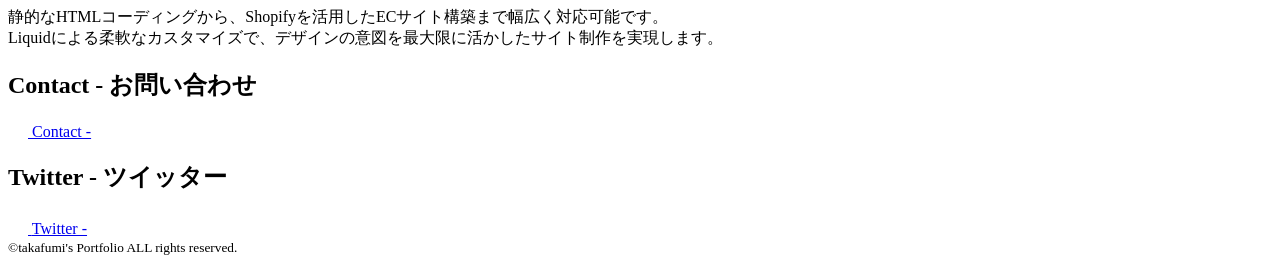
==== commit d87388c7: "comment" ====
--- a/index.html
+++ b/index.html
@@ -132,7 +132,8 @@
         <div class="fv__contents">
           <h1 class="fv__heading">
             <span class="fv__heading-main">Web Corder -</span>
-            <span class="fv__heading-sub">ご覧いただきありがとうございます。<br>未経験からShopifyエンジニアへの転職を目指している井上井上と申します。</span>
+            <span class="fv__heading-sub">WEBコーダーとしてスキルを磨いている井上と申します。
+            HTML/CSSを中心にWeb制作に取り組んでおり、Shopify構築やLiquidによるテーマカスタマイズにも対応可能です。</span>
           </h1>
         </div>
       </div>
@@ -177,7 +178,7 @@
           <span class="section__head-sub">実績紹介</span>
         </h2>
         <p class="section__lead-text">
-          これまで制作したWebサイトです。また、当サイトも自ら制作していますので実績の一つとしてご覧ください。
+          これまで制作したECサイトです。また、当サイトも自ら制作していますので実績の一つとしてご覧ください。
         </p>
         <div class="section__contents">
           <ul class="works__list">
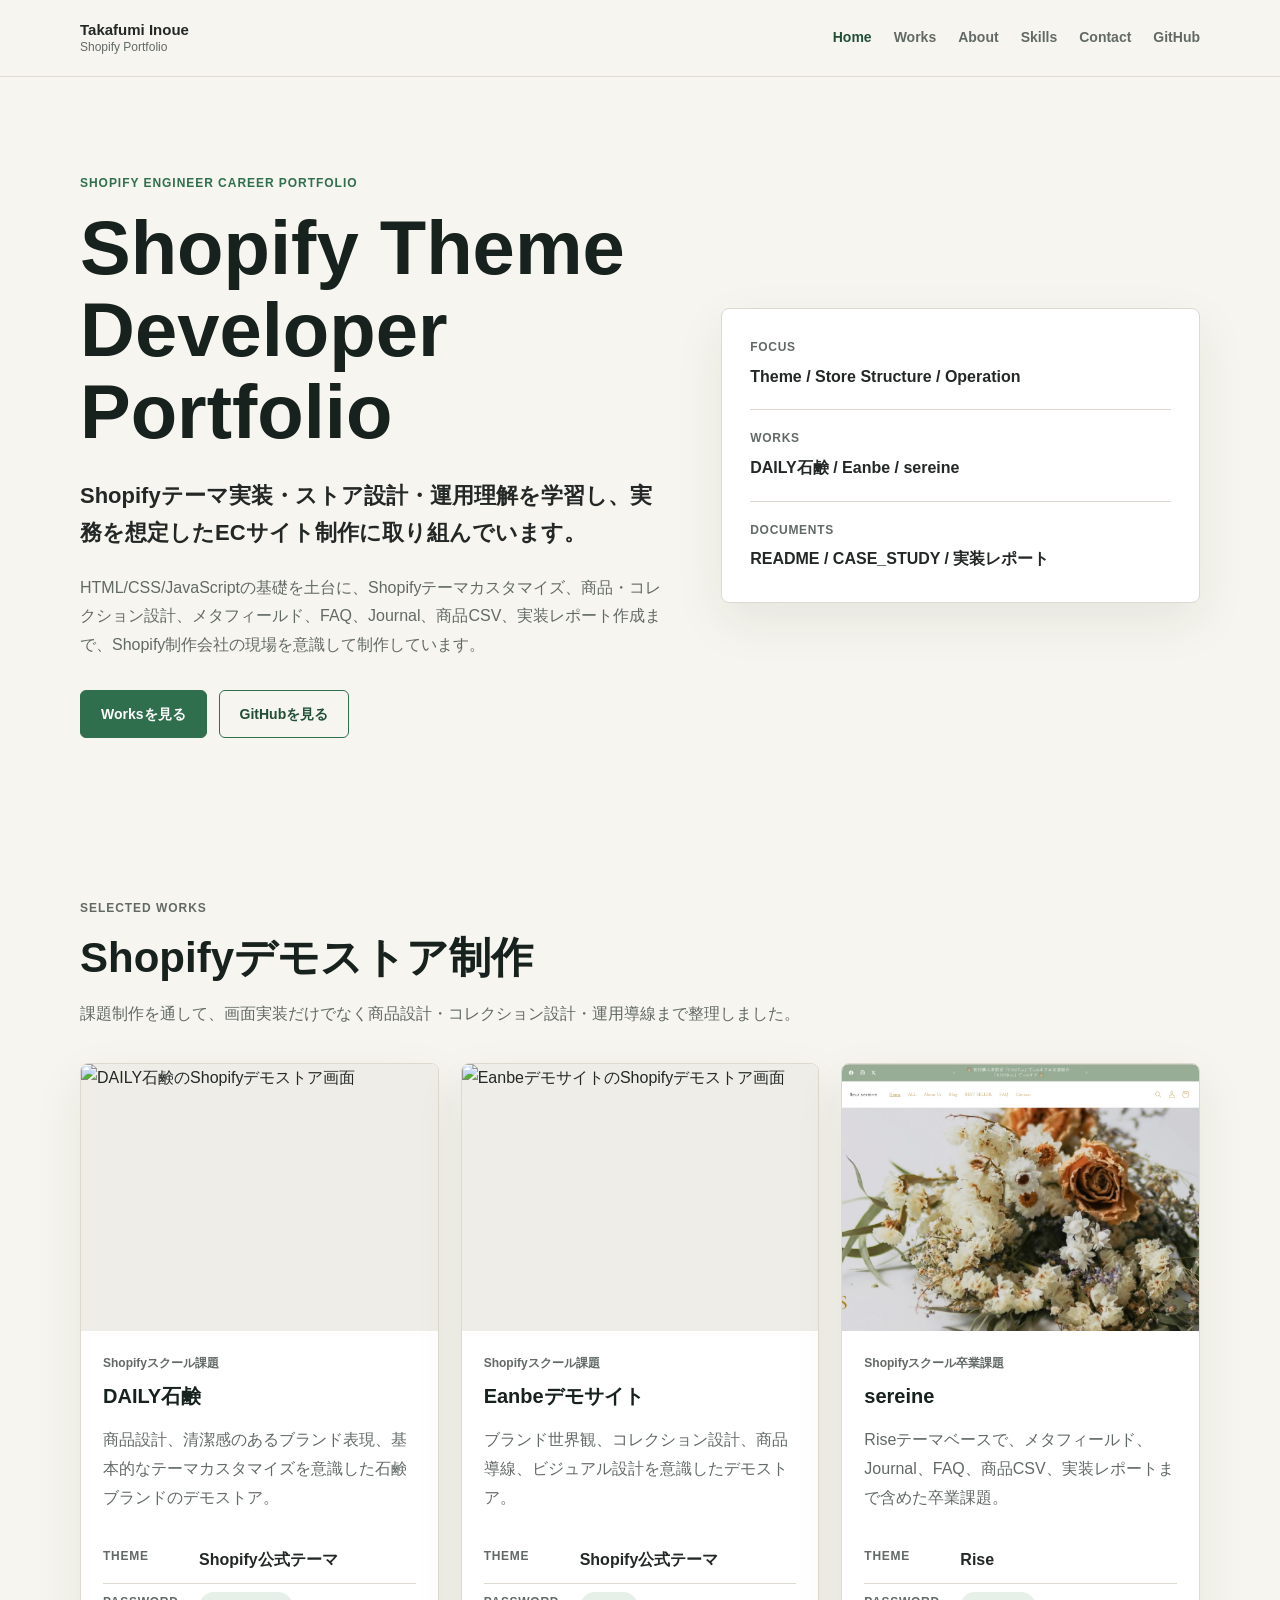
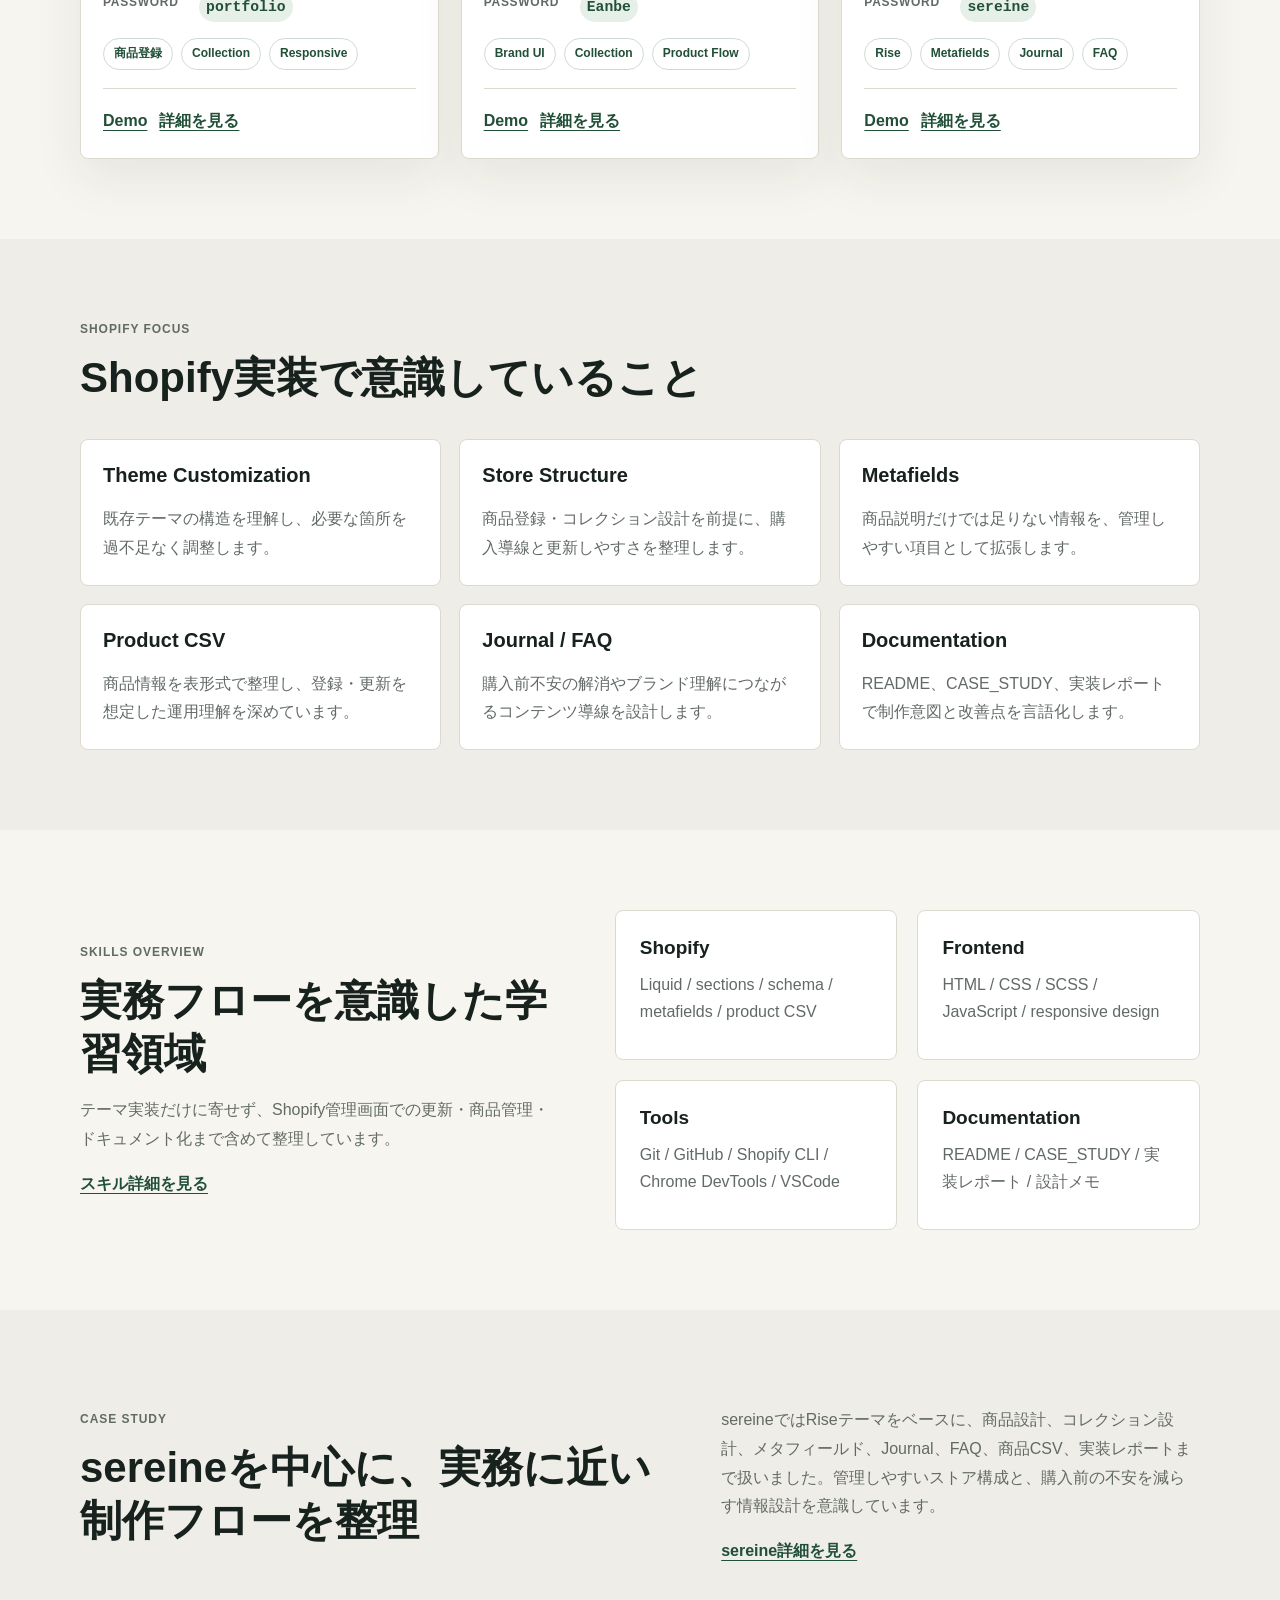
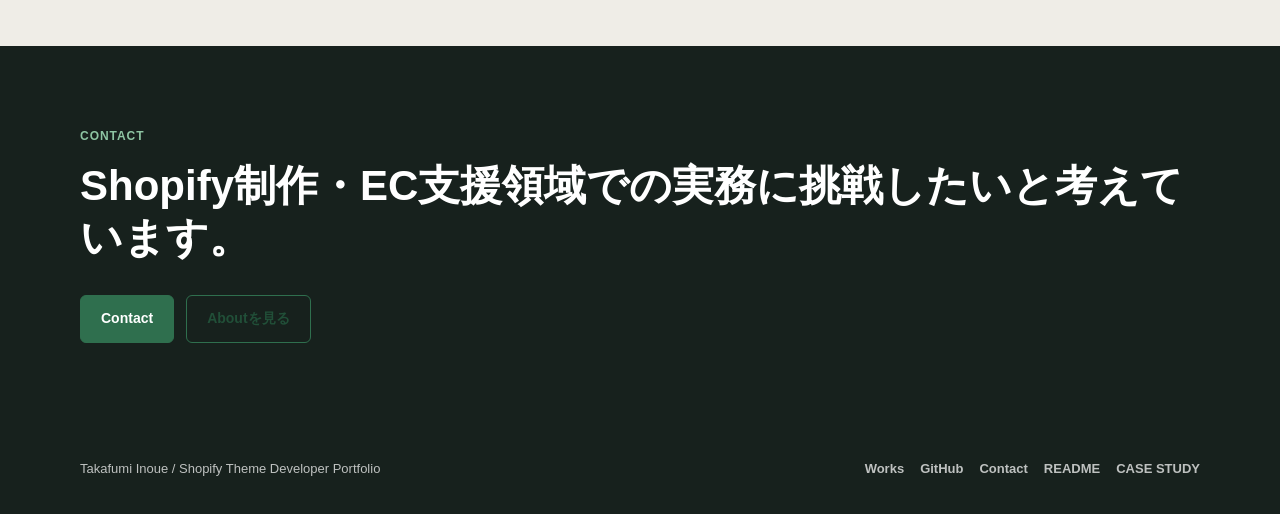
==== commit 017310a5: "Renew portfolio for Shopify engineer career" ====
--- a/index.html
+++ b/index.html
@@ -1,323 +1,207 @@
 <!DOCTYPE html>
 <html lang="ja">
-
 <head>
   <meta charset="UTF-8">
   <meta name="viewport" content="width=device-width, initial-scale=1.0">
-  <!-- 検索にヒットさせない -->
-  <meta name="robots" content="noindex" />
-  <title>ポートフォリオサイト</title>
-  <meta name="description"
-    content="フリーランスWEB制作コーダーのTakafumiのポートフォリオサイトです。「WEB制作を頼みたい」「既存のWebサイトを修正・改善したい」などぜひ、ぜひ、お気軽にご相談ください。">
-  <!-- Google Fonts -->
-  <link rel="preconnect" href="https://fonts.googleapis.com">
-  <link rel="preconnect" href="https://fonts.gstatic.com" crossorigin>
-  <link
-    href="https://fonts.googleapis.com/css2?family=Noto+Sans+JP:wght@100..900&family=Oswald:wght@200..700&display=swap"
-    rel="stylesheet">
-  <!-- スタイルシート -->
+  <title>Takafumi Inoue / Shopify Portfolio</title>
+  <meta name="description" content="Shopifyテーマ実装・ストア設計・運用理解を学習している井上孝文のShopifyエンジニア転職用ポートフォリオです。">
   <link rel="stylesheet" href="./css/reset.css">
   <link rel="stylesheet" href="./css/style.css">
 </head>
-
 <body>
-  <div class="wrapper">
-    <header class="header">
-      <div class="header__container">
-        <div class="header__logo">Takafumi's<br />Portfolio</div>
-        <button type="button" id="js-button-drawer" class="header__menu-button ">Menu</button>
-
-        <div id="js-drawer" class="header__contents">
-          <nav class="header__nav">
-            <ul class="header__nav-list">
-              <li class="header__nav-item">
-                <a href="#service" class="header__nav-link button">
-                  <span class="button__icon"><svg width="24" height="15" viewBox="0 0 24 15" fill="none"
-                      xmlns="http://www.w3.org/2000/svg">
-                      <path
-                        d="M10.2075 0.428596L8.29125 2.33175C7.7175 2.48818 7.185 2.77495 6.735 3.16974L5.7375 4.05241C5.355 4.39133 4.85625 4.57755 4.3425 4.57755H3.6V9.34475C4.365 9.3671 5.0925 9.67622 5.63625 10.2163L6.97125 11.5421L7.23375 11.8028L8.24625 12.8084C8.47875 13.0393 8.86125 13.0393 9.09375 12.8084C9.1575 12.7451 9.20625 12.6706 9.2325 12.5924C9.3375 12.3056 9.58125 12.0896 9.88125 12.0226C10.1813 11.9555 10.4963 12.0449 10.7138 12.2647L11.1188 12.6594C11.5538 13.0915 12.2588 13.0915 12.69 12.6594C12.8925 12.4583 13.0013 12.2013 13.0125 11.9369C13.0275 11.6092 13.2225 11.3187 13.5225 11.1771C13.8225 11.0356 14.1713 11.0654 14.4375 11.2554C14.79 11.5049 15.2813 11.4714 15.5963 11.1585C15.9488 10.8084 15.9488 10.2423 15.5963 9.89596L12.7538 7.07288L11.4112 8.30193C10.3875 9.24047 8.81625 9.25537 7.77375 8.33545C6.585 7.28517 6.55875 5.45278 7.71375 4.36899L10.3425 1.90345C11.37 0.94256 12.7275 0.40625 14.1413 0.40625C15.495 0.40625 16.8038 0.901592 17.8125 1.79172L18.9413 2.78985H20.4H21.9H23.4C23.73 2.78985 24 3.05801 24 3.38575V11.1325C24 11.7917 23.4638 12.3243 22.8 12.3243H21.6C21.1575 12.3243 20.7675 12.0859 20.5613 11.7284H17.3775C17.25 11.9779 17.0813 12.2162 16.8713 12.4248C16.23 13.0617 15.3413 13.3112 14.5088 13.1734C14.3738 13.4453 14.19 13.6985 13.9613 13.9257C12.9375 14.9425 11.3363 15.043 10.1963 14.2274C9.255 15.0021 7.8525 14.9537 6.97125 14.0747L5.9625 13.0691L5.7 12.8084L4.365 11.4825C4.15875 11.2777 3.88875 11.1585 3.6 11.1362C3.6 11.7917 3.06 12.3243 2.4 12.3243H1.2C0.53625 12.3243 0 11.7917 0 11.1325V3.38575C0 3.05801 0.27 2.78985 0.6 2.78985H2.1H3.6H4.3425C4.4175 2.78985 4.48875 2.76378 4.54125 2.71536L5.535 1.83641C6.58125 0.91649 7.9275 0.40625 9.32625 0.40625H9.7125C9.8775 0.40625 10.0463 0.413699 10.2075 0.428596ZM20.4 9.94065V4.57755H18.6C18.3788 4.57755 18.165 4.49561 18.0038 4.35036L16.62 3.12877C15.9375 2.52542 15.0563 2.19395 14.1413 2.19395C13.1888 2.19395 12.2738 2.55522 11.58 3.20326L8.95125 5.66879C8.565 6.03378 8.5725 6.6483 8.97 6.9984C9.31875 7.30752 9.8475 7.30007 10.1888 6.98722L12.885 4.51424C13.2488 4.17904 13.8188 4.20139 14.1563 4.56638C14.4938 4.93137 14.4713 5.49375 14.1038 5.82894L14.0738 5.85874L16.8638 8.62967C17.2388 9.00211 17.4825 9.46021 17.5913 9.93693H20.4V9.94065ZM2.4 10.5366C2.4 10.3785 2.33679 10.2269 2.22426 10.1152C2.11174 10.0034 1.95913 9.94065 1.8 9.94065C1.64087 9.94065 1.48826 10.0034 1.37574 10.1152C1.26321 10.2269 1.2 10.3785 1.2 10.5366C1.2 10.6946 1.26321 10.8462 1.37574 10.9579C1.48826 11.0697 1.64087 11.1325 1.8 11.1325C1.95913 11.1325 2.11174 11.0697 2.22426 10.9579C2.33679 10.8462 2.4 10.6946 2.4 10.5366ZM22.2 11.1325C22.3591 11.1325 22.5117 11.0697 22.6243 10.9579C22.7368 10.8462 22.8 10.6946 22.8 10.5366C22.8 10.3785 22.7368 10.2269 22.6243 10.1152C22.5117 10.0034 22.3591 9.94065 22.2 9.94065C22.0409 9.94065 21.8883 10.0034 21.7757 10.1152C21.6632 10.2269 21.6 10.3785 21.6 10.5366C21.6 10.6946 21.6632 10.8462 21.7757 10.9579C21.8883 11.0697 22.0409 11.1325 22.2 11.1325Z"
-                        class="button__icon-path" />
-                    </svg>
-                  </span>
-                  <span class="button__text">Service -</span>
-                </a>
-              </li>
-              <li class="header__nav-item">
-                <a href="#works" class="header__nav-link button">
-                  <span class="button__icon"><svg width="21" height="16" viewBox="0 0 21 16" fill="none"
-                      xmlns="http://www.w3.org/2000/svg">
-                      <path
-                        d="M4.2 0.635498C3.04172 0.635498 2.1 1.57078 2.1 2.72115V11.0638H4.2V2.72115H16.8V11.0638H18.9V2.72115C18.9 1.57078 17.9583 0.635498 16.8 0.635498H4.2ZM0.63 12.1066C0.282187 12.1066 0 12.3868 0 12.7323C0 14.114 1.12875 15.2351 2.52 15.2351H18.48C19.8712 15.2351 21 14.114 21 12.7323C21 12.3868 20.7178 12.1066 20.37 12.1066H0.63Z"
-                        class="button__icon-path" />
-                    </svg>
-                  </span>
-                  <span class="button__text">Works -</span>
-                </a>
-              </li>
-              <li class="header__nav-item">
-                <a href="#about" class="header__nav-link button">
-                  <span class="button__icon"><svg width="17" height="18" viewBox="0 0 17 18" fill="none"
-                      xmlns="http://www.w3.org/2000/svg">
-                      <path
-                        d="M13.8125 7.04143C13.8125 8.55504 13.3178 9.95324 12.4844 11.0876L16.6879 15.2657C17.1029 15.6779 17.1029 16.3473 16.6879 16.7595C16.2729 17.1717 15.5988 17.1717 15.1838 16.7595L10.9803 12.5814C9.83808 13.4124 8.43027 13.9005 6.90625 13.9005C3.09121 13.9005 0 10.8304 0 7.04143C0 3.25246 3.09121 0.182373 6.90625 0.182373C10.7213 0.182373 13.8125 3.25246 13.8125 7.04143ZM6.90625 11.79C7.53413 11.79 8.15587 11.6672 8.73595 11.4285C9.31604 11.1899 9.84312 10.8401 10.2871 10.3992C10.7311 9.95824 11.0833 9.43476 11.3235 8.85863C11.5638 8.28251 11.6875 7.66502 11.6875 7.04143C11.6875 6.41784 11.5638 5.80035 11.3235 5.22423C11.0833 4.64811 10.7311 4.12463 10.2871 3.68368C9.84312 3.24273 9.31604 2.89296 8.73595 2.65432C8.15587 2.41568 7.53413 2.29285 6.90625 2.29285C6.27837 2.29285 5.65663 2.41568 5.07654 2.65432C4.49646 2.89296 3.96938 3.24273 3.5254 3.68368C3.08142 4.12463 2.72923 4.64811 2.48895 5.22423C2.24867 5.80035 2.125 6.41784 2.125 7.04143C2.125 7.66502 2.24867 8.28251 2.48895 8.85863C2.72923 9.43476 3.08142 9.95824 3.5254 10.3992C3.96938 10.8401 4.49646 11.1899 5.07654 11.4285C5.65663 11.6672 6.27837 11.79 6.90625 11.79Z"
-                        class="button__icon-path" />
-                    </svg>
-                  </span>
-                  <span class="button__text">About -</span>
-                </a>
-              </li>
-              <li class="header__nav-item">
-                <a href="#Workflow" class="header__nav-link button">
-                  <span class="button__icon"><svg width="16" height="16" viewBox="0 0 16 16" fill="none"
-                      xmlns="http://www.w3.org/2000/svg">
-                      <path
-                        d="M8.43454 7.15642C8.7598 7.47765 8.7598 8.00275 8.43455 8.32398L3.65356 13.0459C3.13521 13.5578 2.25649 13.1906 2.25649 12.4621L2.25649 3.01832C2.25649 2.28979 3.13521 1.92261 3.65355 2.43454L8.43454 7.15642Z"
-                        class="button__icon-path" />
-                      <path
-                        d="M15.4089 7.15642C15.7342 7.47765 15.7342 8.00275 15.4089 8.32398L10.6279 13.0459C10.1096 13.5578 9.23085 13.1906 9.23085 12.4621L9.23085 3.01832C9.23085 2.28979 10.1096 1.92261 10.6279 2.43454L15.4089 7.15642Z"
-                        class="button__icon-path" />
-                    </svg>
-                  </span>
-                  <span class="button__text">Work flow -</span>
-                </a>
-              </li>
-              <li class="header__nav-item">
-                <a href="#Message -" class="header__nav-link button">
-                  <span class="button__icon"><svg width="16" height="17" viewBox="0 0 16 17" fill="none"
-                      xmlns="http://www.w3.org/2000/svg">
-                      <path
-                        d="M0.502817 8.41785C-0.203433 8.81822 -0.137808 9.88587 0.615317 10.1962L4.99969 12.0119V15.2179C4.99969 15.7797 5.45594 16.2328 6.02157 16.2328C6.32469 16.2328 6.61219 16.0994 6.80594 15.8666L8.74344 13.5606L12.6153 15.1621C13.2059 15.4073 13.8903 15.0224 13.9872 14.3955L15.9872 1.4843C16.0466 1.10876 15.8809 0.730116 15.5653 0.515964C15.2497 0.301812 14.8372 0.28319 14.5028 0.472513L0.502817 8.41785ZM2.13094 9.20928L12.8028 3.15406L5.94032 10.7704L5.97782 10.8014L2.13094 9.20928ZM12.6028 13.5451L7.39657 11.388L14.0872 3.96101L12.6028 13.5451Z"
-                        class="button__icon-path" />
-                    </svg>
-                  </span>
-                  <span class="button__text">Message -</span>
-                </a>
-              </li>
-              <li class="header__nav-item">
-                <a href="#Contact -" class="header__nav-link button button--bg">
-                  <span class="button__icon"><svg width="20" height="16" viewBox="0 0 20 16" fill="none"
-                      xmlns="http://www.w3.org/2000/svg">
-                      <path
-                        d="M2.5 2.28406C2.15625 2.28406 1.875 2.56339 1.875 2.90479V3.76217L8.61328 9.25563C9.42188 9.91515 10.582 9.91515 11.3906 9.25563L18.125 3.76217V2.90479C18.125 2.56339 17.8438 2.28406 17.5 2.28406H2.5ZM1.875 6.17138V12.8365C1.875 13.1779 2.15625 13.4572 2.5 13.4572H17.5C17.8438 13.4572 18.125 13.1779 18.125 12.8365V6.17138L12.5781 10.6949C11.0781 11.917 8.91797 11.917 7.42188 10.6949L1.875 6.17138ZM0 2.90479C0 1.53531 1.12109 0.421875 2.5 0.421875H17.5C18.8789 0.421875 20 1.53531 20 2.90479V12.8365C20 14.2059 18.8789 15.3194 17.5 15.3194H2.5C1.12109 15.3194 0 14.2059 0 12.8365V2.90479Z"
-                        class="button__icon-path button__icon-path--contact" fill="#4A4A4A" />
-                    </svg>
-                  </span>
-                  <span class="button__text">Contact -</span>
-                </a>
-              </li>
-              <li class="header__nav-item">
-                <a href="#Twitter -" class="header__nav-link button button--border">
-                  <span class="button__icon"><svg width="20" height="21" viewBox="0 0 20 21" fill="none"
-                      xmlns="http://www.w3.org/2000/svg">
-                      <path
-                        d="M17.9441 6.40799C17.9568 6.58444 17.9568 6.76092 17.9568 6.93736C17.9568 12.3191 13.8325 18.5201 6.29441 18.5201C3.97207 18.5201 1.81473 17.8521 0 16.6926C0.329961 16.7304 0.647187 16.743 0.989844 16.743C2.90605 16.743 4.67004 16.1002 6.07867 15.0037C4.27664 14.9659 2.76648 13.7937 2.24617 12.1805C2.5 12.2183 2.75379 12.2435 3.02031 12.2435C3.38832 12.2435 3.75637 12.193 4.09898 12.1049C2.22082 11.7267 0.812148 10.0883 0.812148 8.10949V8.05909C1.35781 8.36158 1.99238 8.55063 2.66492 8.57581C1.56086 7.84479 0.837539 6.59704 0.837539 5.18543C0.837539 4.42922 1.04055 3.73602 1.3959 3.13105C3.41367 5.60136 6.44668 7.21459 9.84766 7.39107C9.78422 7.08858 9.74613 6.77353 9.74613 6.45843C9.74613 4.21496 11.5736 2.38745 13.8451 2.38745C15.0253 2.38745 16.0913 2.87899 16.84 3.67302C17.7664 3.49658 18.6547 3.15626 19.4416 2.68994C19.137 3.63523 18.4898 4.42926 17.6395 4.93337C18.4644 4.84519 19.2639 4.61827 19.9999 4.30322C19.4416 5.10981 18.7436 5.82819 17.9441 6.40799Z"
-                        class="button__icon-path" />
-                    </svg>
-                  </span>
-                  <span class="button__text">Twitter -</span>
-                </a>
-              </li>
-            </ul>
-          </nav>
-        </div>
-      </div>
-    </header>
-
-    <main class="main">
-      <div class="fv">
-        <picture class="fv__img">
-          <source media="(min-width: 768px)" srcset="./img/img_fv.png">
-          <img src="./img/sp/img_fv.png" alt="">
-        </picture>
-        <div class="fv__contents">
-          <h1 class="fv__heading">
-            <span class="fv__heading-main">Web Corder -</span>
-            <span class="fv__heading-sub">WEBコーダーとしてスキルを磨いている井上と申します。
-            HTML/CSSを中心にWeb制作に取り組んでおり、Shopify構築やLiquidによるテーマカスタマイズにも対応可能です。</span>
-          </h1>
-        </div>
-      </div>
-    
-
-      <section id="service" class="section service">
-      <div class="section__inner">
-        <h2 class="section__head">
-          <span class="section__head-main">Service -</span>
-          <span class="section__head-sub">提供サービス</span>
-        </h2>
-        <p class="section__lead-text">
-          行っているサービス内容です。「ECサイト制作を頼みたい」「既存のECサイトを修正・改善したい」など、是非、お気軽にご相談ください。
-        </p>
-        <div class="section__contents">
-          <ul class="service__list">
-            <li class="service__item">
-              <div class="service__item-img"><img src="./img/img_service1.svg" alt=""></div>
-              <h3 class="service__item-name">ECサイト制作</h3>
-              <p class="service__item-text">ご要望に応じて柔軟にご提案させていただきます。目的を達成するためのECサイトを一緒に作成していきましょう！</p>
-            </li>
-            <li class="service__item">
-              <div class="service__item-img"><img src="./img/img_service2.svg" alt=""></div>
-              <h3 class="service__item-name">ECサイト修正</h3>
-              <p class="service__item-text">文言の変更や表示崩れなどホームページでのちょっとしたお困りごとに対応いたします。</p>
-
-            </li>
-            <li class="service__item">
-              <div class="service__item-img"><img src="./img/img_service3.svg" alt=""></div>
-              <h3 class="service__item-name">ECサイト相談</h3>
-              <p class="service__item-text">ECサイト制作に関するご相談を無料でお受けしております。些細なことでもお気軽にご相談ください！</p>
-            </li>
-          </ul>
-        </div>
-      </div>
-      </section>
-
-      <section id="works" class="section works">
-      <div class="section__inner">
-        <h2 class="section__head">
-          <span class="section__head-main">Works -</span>
-          <span class="section__head-sub">実績紹介</span>
-        </h2>
-        <p class="section__lead-text">
-          これまで制作したECサイトです。また、当サイトも自ら制作していますので実績の一つとしてご覧ください。
-        </p>
-        <div class="section__contents">
-          <ul class="works__list">
-            <li class="works__item">
-              <div class="works__item-img"><img src="./img/DAIRY.jpg" alt=""></div>
-              <h3 class="works__item-name">DAILY石鹸 (shopifyスクール課題) <br> PW:portfolio</h3>
-              <a href="https://dailyadvance-designcomp.myshopify.com/" target="_blank" class="works__item-link">詳しく見る</a>
-            </li>
-            <li class="works__item">
-              <div class="work__item-img"><img src="./img/EANBE.jpg" alt=""></div>
-              <h3 class="works__item-name">	Eanbeデモサイト(shopifyスクール課題) <br> PW:Eanbe</h3>
-              <a href="https://tredify-demostore.myshopify.com/" target="_blank" class="works__item-link">詳しく見る</a>
-            </li>
-            <li class="works__item">
-              <div class="work__item-img"><img src="./img/sereine.jpg" alt=""></div>
-              <h3 class="works__item-name">sereine(shopifyスクール卒業課題) <br> PW:sereine</h3>
-              <a href="https://fleur-sereine-graduate.myshopify.com/" target="_blank" class="works__item-link">詳しく見る</a>
-            </li>
-          </ul>
-        </div>
-      </div>
-      </section>
-
-      <section id="about" class="section about">
-      <div class="section__inner">
-        <div class="about__container">
-          <div class="about__img"><img src="./img/profile.jpeg" alt=""></div>
-          <div class="about__text-contents">
-            <h2 class="section__head">
-              <span class="section__head-main">About</span>
-              <span class="section__head-sub">私について</span>
-            </h2>
-            <p class="about__text">1994年生まれ、東京在住。これまで不動産・物流業界で働いてきましたが、現在はWeb制作・ECサイト制作に挑戦中です。</p>
-            <p class="about__text">ライブ参戦とサウナでリフレッシュするのが日課です。</p>
+  <header class="site-header">
+    <div class="container header-inner">
+      <a class="brand" href="./index.html" aria-label="Home">
+        <span class="brand__name">Takafumi Inoue</span>
+        <span class="brand__label">Shopify Portfolio</span>
+      </a>
+      <button class="nav-toggle" type="button" aria-controls="global-nav" aria-expanded="false">
+        <span class="nav-toggle__line"></span>
+        <span class="nav-toggle__text">Menu</span>
+      </button>
+      <nav class="global-nav" id="global-nav" aria-label="グローバルナビゲーション">
+        <a href="./index.html" aria-current="page">Home</a>
+        <a href="./index.html#works">Works</a>
+        <a href="./about.html">About</a>
+        <a href="./skills.html">Skills</a>
+        <a href="./contact.html">Contact</a>
+        <a href="https://github.com/takafumi888/Portfolio" target="_blank" rel="noopener">GitHub</a>
+      </nav>
+    </div>
+  </header>
+
+  <main>
+    <section class="hero">
+      <div class="container hero__inner">
+        <div class="hero__content">
+          <p class="eyebrow">Shopify Engineer Career Portfolio</p>
+          <h1>Shopify Theme Developer Portfolio</h1>
+          <p class="hero__lead">Shopifyテーマ実装・ストア設計・運用理解を学習し、実務を想定したECサイト制作に取り組んでいます。</p>
+          <p class="hero__text">HTML/CSS/JavaScriptの基礎を土台に、Shopifyテーマカスタマイズ、商品・コレクション設計、メタフィールド、FAQ、Journal、商品CSV、実装レポート作成まで、Shopify制作会社の現場を意識して制作しています。</p>
+          <div class="button-row">
+            <a class="button button--primary" href="#works">Worksを見る</a>
+            <a class="button button--secondary" href="https://github.com/takafumi888/Portfolio" target="_blank" rel="noopener">GitHubを見る</a>
           </div>
         </div>
-      </div>
-     </section>
-
-      <section id="flow" class="section flow">
-      <div class="section__inner">
-        <h2 class="section__head">
-          <span class="section__head-main">Work Flow -</span>
-          <span class="section__head-sub">制作の流れ</span>
-        </h2>
-      </div>
-      <p class="section__lead-text">
-        ご相談〜納品までの大まかな流れです。状況に応じて柔軟に対応いたします。
-      </p>
-      <ol class="flow__list">
-        <li class="flow__item">
-          <p class="flow__item-num">1</p>
-          <p class="flow__item-img"><img src="./img/img_flow1.svg" alt=""></p>
-          <h3 class="flow__item-name">ご相談・お見積もり</h3>
-          <p class="flow__item-text">要件や納期、予算などお気軽にご相談ください。<br>対応内容に応じてお見積もりをお送りいたします。</p>
-        </li>
-        <li class="flow__item">
-          <p class="flow__item-num">2</p>
-          <p class="flow__item-img"><img src="./img/img_flow2.svg" alt=""></p>
-          <h3 class="flow__item-name">コーディング</h3>
-          <p class="flow__item-text">デザインカンプを元にコーディングを行います。コーディング後は品質チェックをし調整いたします。</p>
-        </li>
-        <li class="flow__item">
-          <p class="flow__item-num">3</p>
-          <p class="flow__item-img"><img src="./img/img_flow3.svg" alt=""></p>
-          <h3 class="flow__item-name">確認</h3>
-          <p class="flow__item-text">お客様にコーディングしたサイトをご確認いただきます。不足分の修正と対応を行います。</p>
-        </li>
-        <li class="flow__item">
-          <p class="flow__item-num">4</p>
-          <p class="flow__item-img"><img src="./img/img_flow3.svg" alt=""></p>
-          <h3 class="flow__item-name">納品</h3>
-          <p class="flow__item-text">コーディング後のファイル一式を納品いたします。<br>本番サーバーへのアップロードも対応可能です。</p>
-        </li>
-      </ol>
-      </section>
-
-      <section id="section" class="section message">
-      <div class="section__inner">
-        <div class="message__container">
-          <div class="message__img"><img src="./img/img_message.png" alt=""></div>
-          <div class="message__text-contents">
-            <h2 class="section__head">
-              <span class="section__head-main">Messasge -</span>
-              <span class="section__head-sub">ご依頼をお考えの方へ</span>
-            </h2>
-            <p class="message__text">静的なHTMLコーディングから、Shopifyを活用したECサイト構築まで幅広く対応可能です。<br> Liquidによる柔軟なカスタマイズで、デザインの意図を最大限に活かしたサイト制作を実現します。
-            </p>
-          </div>
-        </div>
-        </div>
-      </section>
-
-      <div class="page-bottom">
-      <div class="page-bottom__item page-bottom__item--contact">
-        <h2 class="section__head section__head--center">
-          <span class="section__head-main">Contact -</span>
-          <span class="section__head-sub">お問い合わせ</span>
-        </h2>
-        <a href="#Contact" target="_blank" class="page-bottom__button button button--border">
-          <span class="button__icon">
-            <svg width="20" height="16" viewBox="0 0 20 16" fill="none"
-            xmlns="http://www.w3.org/2000/svg">
-            <path
-              d="M2.5 2.28406C2.15625 2.28406 1.875 2.56339 1.875 2.90479V3.76217L8.61328 9.25563C9.42188 9.91515 10.582 9.91515 11.3906 9.25563L18.125 3.76217V2.90479C18.125 2.56339 17.8438 2.28406 17.5 2.28406H2.5ZM1.875 6.17138V12.8365C1.875 13.1779 2.15625 13.4572 2.5 13.4572H17.5C17.8438 13.4572 18.125 13.1779 18.125 12.8365V6.17138L12.5781 10.6949C11.0781 11.917 8.91797 11.917 7.42188 10.6949L1.875 6.17138ZM0 2.90479C0 1.53531 1.12109 0.421875 2.5 0.421875H17.5C18.8789 0.421875 20 1.53531 20 2.90479V12.8365C20 14.2059 18.8789 15.3194 17.5 15.3194H2.5C1.12109 15.3194 0 14.2059 0 12.8365V2.90479Z"
-              class="button__icon-path "  />
-            </svg>
-          </span>
-          <span class="button__text">Contact -</span>
-        </a>
-      </div>
-    
-      <div id="Twitter" class="page-bottom__item page-bottom__item--twitter">
-        <h2  class="section__head section__head--center">
-          <span class="section__head-main">Twitter -</span>
-          <span class="section__head-sub">ツイッター</span>
-        </h2>
-        <a href="#Twitter" target="_blank" class="page-bottom__button button button--border">
-          <span class="button__icon">
-            <svg width="20" height="21" viewBox="0 0 20 21" fill="none"
-            xmlns="http://www.w3.org/2000/svg">
-            <path
-              d="M17.9441 6.40799C17.9568 6.58444 17.9568 6.76092 17.9568 6.93736C17.9568 12.3191 13.8325 18.5201 6.29441 18.5201C3.97207 18.5201 1.81473 17.8521 0 16.6926C0.329961 16.7304 0.647187 16.743 0.989844 16.743C2.90605 16.743 4.67004 16.1002 6.07867 15.0037C4.27664 14.9659 2.76648 13.7937 2.24617 12.1805C2.5 12.2183 2.75379 12.2435 3.02031 12.2435C3.38832 12.2435 3.75637 12.193 4.09898 12.1049C2.22082 11.7267 0.812148 10.0883 0.812148 8.10949V8.05909C1.35781 8.36158 1.99238 8.55063 2.66492 8.57581C1.56086 7.84479 0.837539 6.59704 0.837539 5.18543C0.837539 4.42922 1.04055 3.73602 1.3959 3.13105C3.41367 5.60136 6.44668 7.21459 9.84766 7.39107C9.78422 7.08858 9.74613 6.77353 9.74613 6.45843C9.74613 4.21496 11.5736 2.38745 13.8451 2.38745C15.0253 2.38745 16.0913 2.87899 16.84 3.67302C17.7664 3.49658 18.6547 3.15626 19.4416 2.68994C19.137 3.63523 18.4898 4.42926 17.6395 4.93337C18.4644 4.84519 19.2639 4.61827 19.9999 4.30322C19.4416 5.10981 18.7436 5.82819 17.9441 6.40799Z"
-              class="button__icon-path" />
-          </svg>
-        </span>
-        <span class="button__text">Twitter -</span>
-        </a>
-      </div>
-      </div>
-
-      <footer class="footer">
-        <small class="footer__copy">&copy;takafumi's Portfolio ALL rights reserved.</small>
-      </footer>
-    </main>
-  </div>
-  <!-- jQuery -->
-  <script src="https://ajax.googleapis.com/ajax/libs/jquery/3.7.1/jquery.min.js"></script>
-  <script src="./js/index.js"></script>
+        <div class="hero__panel" aria-label="Portfolio summary">
+          <dl class="fact-list">
+            <div>
+              <dt>Focus</dt>
+              <dd>Theme / Store Structure / Operation</dd>
+            </div>
+            <div>
+              <dt>Works</dt>
+              <dd>DAILY石鹸 / Eanbe / sereine</dd>
+            </div>
+            <div>
+              <dt>Documents</dt>
+              <dd>README / CASE_STUDY / 実装レポート</dd>
+            </div>
+          </dl>
+        </div>
+      </div>
+    </section>
+
+    <section class="section" id="works">
+      <div class="container">
+        <div class="section-heading">
+          <p class="eyebrow">Selected Works</p>
+          <h2>Shopifyデモストア制作</h2>
+          <p>課題制作を通して、画面実装だけでなく商品設計・コレクション設計・運用導線まで整理しました。</p>
+        </div>
+        <div class="work-grid">
+          <article class="work-card">
+            <img src="./img/DAIRY.jpg" alt="DAILY石鹸のShopifyデモストア画面" loading="lazy">
+            <div class="work-card__body">
+              <p class="tag">Shopifyスクール課題</p>
+              <h3>DAILY石鹸</h3>
+              <p>商品設計、清潔感のあるブランド表現、基本的なテーマカスタマイズを意識した石鹸ブランドのデモストア。</p>
+              <dl class="mini-meta">
+                <div><dt>Theme</dt><dd>Shopify公式テーマ</dd></div>
+                <div><dt>Password</dt><dd><code>portfolio</code></dd></div>
+              </dl>
+              <div class="tag-list" aria-label="実装キーワード">
+                <span>商品登録</span><span>Collection</span><span>Responsive</span>
+              </div>
+              <div class="card-actions">
+                <a href="https://dailyadvance-designcomp.myshopify.com/" target="_blank" rel="noopener">Demo</a>
+                <a href="./works/daily.html">詳細を見る</a>
+              </div>
+            </div>
+          </article>
+          <article class="work-card">
+            <img src="./img/EANBE.jpg" alt="EanbeデモサイトのShopifyデモストア画面" loading="lazy">
+            <div class="work-card__body">
+              <p class="tag">Shopifyスクール課題</p>
+              <h3>Eanbeデモサイト</h3>
+              <p>ブランド世界観、コレクション設計、商品導線、ビジュアル設計を意識したデモストア。</p>
+              <dl class="mini-meta">
+                <div><dt>Theme</dt><dd>Shopify公式テーマ</dd></div>
+                <div><dt>Password</dt><dd><code>Eanbe</code></dd></div>
+              </dl>
+              <div class="tag-list" aria-label="実装キーワード">
+                <span>Brand UI</span><span>Collection</span><span>Product Flow</span>
+              </div>
+              <div class="card-actions">
+                <a href="https://tredify-demostore.myshopify.com/" target="_blank" rel="noopener">Demo</a>
+                <a href="./works/eanbe.html">詳細を見る</a>
+              </div>
+            </div>
+          </article>
+          <article class="work-card">
+            <img src="./img/sereine.jpg" alt="sereineのShopifyデモストア画面" loading="lazy">
+            <div class="work-card__body">
+              <p class="tag">Shopifyスクール卒業課題</p>
+              <h3>sereine</h3>
+              <p>Riseテーマベースで、メタフィールド、Journal、FAQ、商品CSV、実装レポートまで含めた卒業課題。</p>
+              <dl class="mini-meta">
+                <div><dt>Theme</dt><dd>Rise</dd></div>
+                <div><dt>Password</dt><dd><code>sereine</code></dd></div>
+              </dl>
+              <div class="tag-list" aria-label="実装キーワード">
+                <span>Rise</span><span>Metafields</span><span>Journal</span><span>FAQ</span>
+              </div>
+              <div class="card-actions">
+                <a href="https://fleur-sereine-graduate.myshopify.com/" target="_blank" rel="noopener">Demo</a>
+                <a href="./works/sereine.html">詳細を見る</a>
+              </div>
+            </div>
+          </article>
+        </div>
+      </div>
+    </section>
+
+    <section class="section section--muted">
+      <div class="container">
+        <div class="section-heading">
+          <p class="eyebrow">Shopify Focus</p>
+          <h2>Shopify実装で意識していること</h2>
+        </div>
+        <div class="focus-grid">
+          <article><h3>Theme Customization</h3><p>既存テーマの構造を理解し、必要な箇所を過不足なく調整します。</p></article>
+          <article><h3>Store Structure</h3><p>商品登録・コレクション設計を前提に、購入導線と更新しやすさを整理します。</p></article>
+          <article><h3>Metafields</h3><p>商品説明だけでは足りない情報を、管理しやすい項目として拡張します。</p></article>
+          <article><h3>Product CSV</h3><p>商品情報を表形式で整理し、登録・更新を想定した運用理解を深めています。</p></article>
+          <article><h3>Journal / FAQ</h3><p>購入前不安の解消やブランド理解につながるコンテンツ導線を設計します。</p></article>
+          <article><h3>Documentation</h3><p>README、CASE_STUDY、実装レポートで制作意図と改善点を言語化します。</p></article>
+        </div>
+      </div>
+    </section>
+
+    <section class="section skills-overview">
+      <div class="container split">
+        <div>
+          <p class="eyebrow">Skills Overview</p>
+          <h2>実務フローを意識した学習領域</h2>
+          <p>テーマ実装だけに寄せず、Shopify管理画面での更新・商品管理・ドキュメント化まで含めて整理しています。</p>
+          <a class="text-link" href="./skills.html">スキル詳細を見る</a>
+        </div>
+        <div class="skill-preview">
+          <div><h3>Shopify</h3><p>Liquid / sections / schema / metafields / product CSV</p></div>
+          <div><h3>Frontend</h3><p>HTML / CSS / SCSS / JavaScript / responsive design</p></div>
+          <div><h3>Tools</h3><p>Git / GitHub / Shopify CLI / Chrome DevTools / VSCode</p></div>
+          <div><h3>Documentation</h3><p>README / CASE_STUDY / 実装レポート / 設計メモ</p></div>
+        </div>
+      </div>
+    </section>
+
+    <section class="section section--muted">
+      <div class="container split">
+        <div>
+          <p class="eyebrow">Case Study</p>
+          <h2>sereineを中心に、実務に近い制作フローを整理</h2>
+        </div>
+        <div>
+          <p>sereineではRiseテーマをベースに、商品設計、コレクション設計、メタフィールド、Journal、FAQ、商品CSV、実装レポートまで扱いました。管理しやすいストア構成と、購入前の不安を減らす情報設計を意識しています。</p>
+          <a class="text-link" href="./works/sereine.html">sereine詳細を見る</a>
+        </div>
+      </div>
+    </section>
+
+    <section class="section contact-cta">
+      <div class="container contact-cta__inner">
+        <p class="eyebrow">Contact</p>
+        <h2>Shopify制作・EC支援領域での実務に挑戦したいと考えています。</h2>
+        <div class="button-row">
+          <a class="button button--primary" href="./contact.html">Contact</a>
+          <a class="button button--secondary" href="./about.html">Aboutを見る</a>
+        </div>
+      </div>
+    </section>
+  </main>
+
+  <footer class="site-footer">
+    <div class="container footer-inner">
+      <p>Takafumi Inoue / Shopify Theme Developer Portfolio</p>
+      <nav aria-label="フッターナビゲーション">
+        <a href="./index.html#works">Works</a>
+        <a href="https://github.com/takafumi888/Portfolio" target="_blank" rel="noopener">GitHub</a>
+        <a href="./contact.html">Contact</a>
+        <a href="./README.md">README</a>
+        <a href="./CASE_STUDY.md">CASE STUDY</a>
+      </nav>
+    </div>
+  </footer>
+  <script src="./js/main.js"></script>
 </body>
-
-</html>+</html>
--- a/css/style.css
+++ b/css/style.css
@@ -0,0 +1,800 @@
+:root {
+  --color-bg: #f7f5ef;
+  --color-surface: #ffffff;
+  --color-muted: #efede7;
+  --color-border: #ded9cf;
+  --color-text: #232826;
+  --color-subtext: #626a66;
+  --color-accent: #2f6f4e;
+  --color-accent-dark: #214f38;
+  --color-charcoal: #17211d;
+  --shadow: 0 18px 50px rgba(23, 33, 29, 0.08);
+}
+
+* {
+  box-sizing: border-box;
+}
+
+html {
+  scroll-behavior: smooth;
+}
+
+body {
+  margin: 0;
+  background: var(--color-bg);
+  color: var(--color-text);
+  font-family: -apple-system, BlinkMacSystemFont, "Noto Sans JP", "Hiragino Kaku Gothic ProN", Meiryo, sans-serif;
+  line-height: 1.8;
+}
+
+body.is-nav-open {
+  overflow: hidden;
+}
+
+img {
+  display: block;
+  max-width: 100%;
+}
+
+a {
+  color: inherit;
+  text-decoration: none;
+}
+
+a:focus-visible,
+button:focus-visible {
+  outline: 3px solid rgba(47, 111, 78, 0.35);
+  outline-offset: 4px;
+}
+
+code {
+  display: inline-block;
+  padding: 0.12em 0.48em;
+  border-radius: 999px;
+  background: #e6f0e8;
+  color: var(--color-accent-dark);
+  font-family: ui-monospace, SFMono-Regular, Menlo, Consolas, monospace;
+  font-size: 0.92em;
+}
+
+.container {
+  width: min(1120px, calc(100% - 40px));
+  margin-inline: auto;
+}
+
+.site-header {
+  position: sticky;
+  top: 0;
+  z-index: 20;
+  border-bottom: 1px solid rgba(222, 217, 207, 0.88);
+  background: rgba(247, 245, 239, 0.92);
+  backdrop-filter: blur(14px);
+}
+
+.header-inner {
+  display: flex;
+  align-items: center;
+  justify-content: space-between;
+  min-height: 76px;
+  gap: 24px;
+}
+
+.brand {
+  display: grid;
+  gap: 1px;
+}
+
+.brand__name {
+  font-size: 15px;
+  font-weight: 700;
+  line-height: 1.2;
+}
+
+.brand__label {
+  color: var(--color-subtext);
+  font-size: 12px;
+  line-height: 1.2;
+}
+
+.global-nav {
+  display: flex;
+  align-items: center;
+  gap: 22px;
+  color: var(--color-subtext);
+  font-size: 14px;
+  font-weight: 600;
+}
+
+.global-nav a {
+  padding-block: 8px;
+}
+
+.global-nav a:hover,
+.global-nav a[aria-current="page"] {
+  color: var(--color-accent-dark);
+}
+
+.nav-toggle {
+  display: none;
+}
+
+.hero {
+  padding: 96px 0 80px;
+}
+
+.hero__inner,
+.project-hero__inner,
+.split {
+  display: grid;
+  grid-template-columns: minmax(0, 1.1fr) minmax(320px, 0.9fr);
+  align-items: center;
+  gap: 56px;
+}
+
+.hero h1,
+.page-hero h1,
+.project-hero h1 {
+  margin: 0;
+  color: var(--color-charcoal);
+  font-size: clamp(40px, 7vw, 76px);
+  line-height: 1.08;
+  letter-spacing: 0;
+}
+
+.hero__lead,
+.page-hero p,
+.project-hero p {
+  margin-top: 24px;
+  color: var(--color-text);
+  font-size: clamp(18px, 2vw, 22px);
+  font-weight: 700;
+  line-height: 1.7;
+}
+
+.hero__text {
+  max-width: 720px;
+  margin-top: 18px;
+  color: var(--color-subtext);
+}
+
+.eyebrow {
+  margin: 0 0 12px;
+  color: var(--color-accent);
+  font-size: 12px;
+  font-weight: 800;
+  letter-spacing: 0.08em;
+  text-transform: uppercase;
+}
+
+.button-row {
+  display: flex;
+  flex-wrap: wrap;
+  gap: 12px;
+  margin-top: 30px;
+}
+
+.button {
+  display: inline-flex;
+  align-items: center;
+  justify-content: center;
+  min-height: 48px;
+  padding: 12px 20px;
+  border: 1px solid var(--color-accent);
+  border-radius: 6px;
+  font-size: 14px;
+  font-weight: 700;
+  line-height: 1.2;
+}
+
+.button--primary {
+  background: var(--color-accent);
+  color: #fff;
+}
+
+.button--primary:hover {
+  background: var(--color-accent-dark);
+}
+
+.button--secondary {
+  background: transparent;
+  color: var(--color-accent-dark);
+}
+
+.button--secondary:hover {
+  background: #e8f0ea;
+}
+
+.hero__panel,
+.project-meta,
+.profile-card,
+.content-panel,
+.skill-card,
+.contact-card {
+  border: 1px solid var(--color-border);
+  border-radius: 8px;
+  background: var(--color-surface);
+  box-shadow: var(--shadow);
+}
+
+.hero__panel {
+  padding: 28px;
+}
+
+.fact-list,
+.project-meta,
+.mini-meta {
+  margin: 0;
+}
+
+.fact-list div,
+.project-meta div,
+.mini-meta div {
+  display: grid;
+  gap: 4px;
+  padding: 18px 0;
+  border-bottom: 1px solid var(--color-border);
+}
+
+.fact-list div:first-child,
+.project-meta div:first-child {
+  padding-top: 0;
+}
+
+.fact-list div:last-child,
+.project-meta div:last-child,
+.mini-meta div:last-child {
+  padding-bottom: 0;
+  border-bottom: 0;
+}
+
+dt {
+  color: var(--color-subtext);
+  font-size: 12px;
+  font-weight: 800;
+  letter-spacing: 0.06em;
+  text-transform: uppercase;
+}
+
+dd {
+  margin: 0;
+  font-weight: 700;
+  overflow-wrap: anywhere;
+}
+
+.section {
+  padding: 80px 0;
+}
+
+.section--muted {
+  background: var(--color-muted);
+}
+
+.section > .container {
+  max-width: 1120px;
+}
+
+.section-heading {
+  max-width: 720px;
+  margin-bottom: 34px;
+}
+
+.section-heading h2,
+.split h2,
+.content-panel h2,
+.skill-card h2,
+.contact-cta h2,
+.story-list h2 {
+  margin: 0;
+  color: var(--color-charcoal);
+  font-size: clamp(28px, 4vw, 42px);
+  line-height: 1.25;
+  letter-spacing: 0;
+}
+
+.section-heading p,
+.split p,
+.content-panel p,
+.story-list p {
+  color: var(--color-subtext);
+}
+
+.work-grid {
+  display: grid;
+  grid-template-columns: repeat(3, minmax(0, 1fr));
+  gap: 22px;
+}
+
+.work-card {
+  display: flex;
+  min-width: 0;
+  flex-direction: column;
+  overflow: hidden;
+  border: 1px solid var(--color-border);
+  border-radius: 8px;
+  background: var(--color-surface);
+  box-shadow: var(--shadow);
+}
+
+.work-card img {
+  aspect-ratio: 4 / 3;
+  width: 100%;
+  object-fit: cover;
+  background: var(--color-muted);
+}
+
+.work-card__body {
+  display: flex;
+  flex: 1;
+  flex-direction: column;
+  padding: 22px;
+}
+
+.tag {
+  margin: 0 0 8px;
+  color: var(--color-accent);
+  font-size: 12px;
+  font-weight: 800;
+}
+
+.work-card h3,
+.focus-grid h3,
+.skill-preview h3,
+.contact-card span {
+  margin: 0;
+  color: var(--color-charcoal);
+  font-size: 20px;
+  line-height: 1.35;
+}
+
+.work-card p {
+  color: var(--color-subtext);
+}
+
+.mini-meta {
+  margin-top: auto;
+  padding-top: 10px;
+}
+
+.mini-meta div {
+  grid-template-columns: 92px 1fr;
+  padding: 8px 0;
+}
+
+.tag-list {
+  display: flex;
+  flex-wrap: wrap;
+  gap: 8px;
+  margin-top: 16px;
+}
+
+.tag-list span {
+  border: 1px solid #cfdcd2;
+  border-radius: 999px;
+  padding: 4px 10px;
+  color: var(--color-accent-dark);
+  font-size: 12px;
+  font-weight: 700;
+}
+
+.card-actions {
+  display: flex;
+  gap: 12px;
+  margin-top: 18px;
+  padding-top: 18px;
+  border-top: 1px solid var(--color-border);
+}
+
+.card-actions a,
+.text-link {
+  color: var(--color-accent-dark);
+  font-weight: 800;
+  text-decoration: underline;
+  text-underline-offset: 4px;
+}
+
+.focus-grid,
+.skill-preview,
+.contact-grid {
+  display: grid;
+  grid-template-columns: repeat(3, minmax(0, 1fr));
+  gap: 18px;
+}
+
+.focus-grid article,
+.skill-preview div {
+  min-width: 0;
+  border: 1px solid var(--color-border);
+  border-radius: 8px;
+  background: var(--color-surface);
+  padding: 22px;
+}
+
+.focus-grid p,
+.skill-preview p {
+  margin-bottom: 0;
+  color: var(--color-subtext);
+  overflow-wrap: anywhere;
+}
+
+.skills-overview .split {
+  grid-template-columns: minmax(320px, 0.9fr) minmax(480px, 1.1fr);
+  align-items: center;
+}
+
+.skills-overview .split > * {
+  min-width: 0;
+}
+
+.skills-overview .skill-preview {
+  width: 100%;
+  max-width: 100%;
+  grid-template-columns: repeat(2, minmax(220px, 1fr));
+  align-items: stretch;
+  gap: 20px;
+}
+
+.skills-overview .skill-preview div {
+  display: grid;
+  align-content: start;
+  gap: 10px;
+  min-height: 150px;
+  padding: 24px;
+}
+
+.skills-overview .skill-preview h3 {
+  font-size: 19px;
+}
+
+.skills-overview .skill-preview p {
+  margin-top: 0;
+  line-height: 1.7;
+}
+
+.page-hero,
+.project-hero {
+  padding: 88px 0 72px;
+  border-bottom: 1px solid var(--color-border);
+  background: linear-gradient(180deg, #fbfaf6 0%, var(--color-bg) 100%);
+}
+
+.page-hero .container {
+  max-width: 960px;
+}
+
+.about-layout {
+  display: grid;
+  grid-template-columns: 320px minmax(0, 1fr);
+  align-items: start;
+  gap: 34px;
+}
+
+.profile-card {
+  padding: 22px;
+}
+
+.profile-card img {
+  aspect-ratio: 1 / 1;
+  width: 100%;
+  border-radius: 6px;
+  object-fit: cover;
+}
+
+.profile-card h2 {
+  margin: 20px 0 8px;
+}
+
+.profile-card p {
+  color: var(--color-subtext);
+}
+
+.story-list {
+  display: grid;
+  gap: 18px;
+}
+
+.story-list article {
+  border-bottom: 1px solid var(--color-border);
+  padding-bottom: 28px;
+}
+
+.story-list article:last-child {
+  border-bottom: 0;
+  padding-bottom: 0;
+}
+
+.skill-grid,
+.project-layout {
+  display: grid;
+  grid-template-columns: repeat(2, minmax(0, 1fr));
+  gap: 20px;
+}
+
+.skill-card,
+.content-panel {
+  padding: 28px;
+}
+
+.check-list {
+  display: grid;
+  gap: 10px;
+  margin: 18px 0 0;
+  padding: 0;
+  list-style: none;
+}
+
+.check-list li {
+  position: relative;
+  padding-left: 24px;
+  color: var(--color-subtext);
+}
+
+.check-list li::before {
+  position: absolute;
+  top: 0.78em;
+  left: 0;
+  width: 8px;
+  height: 8px;
+  border-radius: 50%;
+  background: var(--color-accent);
+  content: "";
+}
+
+.project-meta {
+  padding: 26px;
+}
+
+.project-meta a {
+  color: var(--color-accent-dark);
+  text-decoration: underline;
+  text-underline-offset: 4px;
+  overflow-wrap: anywhere;
+}
+
+.content-panel--wide {
+  grid-column: 1 / -1;
+}
+
+.project-shot {
+  width: 100%;
+  max-height: 620px;
+  border-radius: 6px;
+  object-fit: cover;
+  object-position: top;
+  border: 1px solid var(--color-border);
+  background: var(--color-muted);
+}
+
+.contact-grid {
+  grid-template-columns: repeat(2, minmax(0, 1fr));
+}
+
+.contact-card {
+  display: grid;
+  gap: 8px;
+  padding: 24px;
+}
+
+.contact-card:hover {
+  border-color: rgba(47, 111, 78, 0.45);
+}
+
+.contact-card span {
+  font-weight: 800;
+}
+
+.contact-card strong {
+  color: var(--color-subtext);
+  overflow-wrap: anywhere;
+}
+
+.contact-cta {
+  background: var(--color-charcoal);
+  color: #fff;
+}
+
+.contact-cta h2 {
+  color: #fff;
+}
+
+.contact-cta .eyebrow {
+  color: #8ec5a3;
+}
+
+.contact-cta__inner {
+  max-width: 920px;
+}
+
+.site-footer {
+  padding: 34px 0;
+  background: var(--color-charcoal);
+  color: rgba(255, 255, 255, 0.72);
+}
+
+.footer-inner {
+  display: flex;
+  align-items: center;
+  justify-content: space-between;
+  gap: 20px;
+}
+
+.site-footer p {
+  margin: 0;
+  font-size: 13px;
+}
+
+.site-footer nav {
+  display: flex;
+  flex-wrap: wrap;
+  gap: 16px;
+  font-size: 13px;
+  font-weight: 700;
+}
+
+.site-footer a:hover {
+  color: #fff;
+}
+
+@media (max-width: 900px) {
+  .nav-toggle {
+    display: inline-flex;
+    align-items: center;
+    gap: 8px;
+    min-height: 42px;
+    border: 1px solid var(--color-border);
+    border-radius: 6px;
+    background: var(--color-surface);
+    color: var(--color-text);
+    font-weight: 700;
+  }
+
+  .nav-toggle__line,
+  .nav-toggle__line::before,
+  .nav-toggle__line::after {
+    display: block;
+    width: 18px;
+    height: 2px;
+    background: var(--color-text);
+    content: "";
+  }
+
+  .nav-toggle__line {
+    position: relative;
+  }
+
+  .nav-toggle__line::before,
+  .nav-toggle__line::after {
+    position: absolute;
+    left: 0;
+  }
+
+  .nav-toggle__line::before {
+    top: -6px;
+  }
+
+  .nav-toggle__line::after {
+    top: 6px;
+  }
+
+  .global-nav {
+    position: fixed;
+    inset: 76px 0 auto;
+    display: none;
+    flex-direction: column;
+    align-items: stretch;
+    gap: 0;
+    border-bottom: 1px solid var(--color-border);
+    background: var(--color-bg);
+    padding: 12px 20px 24px;
+  }
+
+  .global-nav.is-open {
+    display: flex;
+  }
+
+  .global-nav a {
+    border-bottom: 1px solid var(--color-border);
+    padding: 14px 0;
+  }
+
+  .hero__inner,
+  .project-hero__inner,
+  .split,
+  .about-layout {
+    grid-template-columns: 1fr;
+    gap: 32px;
+  }
+
+  .skills-overview .split {
+    grid-template-columns: 1fr;
+    align-items: start;
+  }
+
+  .work-grid,
+  .focus-grid,
+  .skill-preview {
+    grid-template-columns: repeat(2, minmax(0, 1fr));
+  }
+
+  .skills-overview .skill-preview {
+    grid-template-columns: repeat(2, minmax(220px, 1fr));
+  }
+}
+
+@media (max-width: 640px) {
+  .container {
+    width: min(100% - 28px, 1120px);
+  }
+
+  .header-inner {
+    min-height: 68px;
+  }
+
+  .brand__name {
+    font-size: 14px;
+  }
+
+  .global-nav {
+    inset: 68px 0 auto;
+  }
+
+  .hero,
+  .page-hero,
+  .project-hero {
+    padding: 56px 0;
+  }
+
+  .section {
+    padding: 56px 0;
+  }
+
+  .hero h1,
+  .page-hero h1,
+  .project-hero h1 {
+    font-size: 38px;
+  }
+
+  .button-row,
+  .card-actions {
+    flex-direction: column;
+  }
+
+  .button {
+    width: 100%;
+  }
+
+  .work-grid,
+  .focus-grid,
+  .skill-preview,
+  .skill-grid,
+  .project-layout,
+  .contact-grid {
+    grid-template-columns: 1fr;
+  }
+
+  .skills-overview .skill-preview {
+    grid-template-columns: 1fr;
+    gap: 16px;
+  }
+
+  .skills-overview .skill-preview div {
+    min-height: 0;
+    padding: 20px;
+  }
+
+  .mini-meta div {
+    grid-template-columns: 1fr;
+  }
+
+  .content-panel,
+  .skill-card,
+  .profile-card,
+  .hero__panel,
+  .project-meta {
+    padding: 20px;
+  }
+
+  .footer-inner {
+    align-items: flex-start;
+    flex-direction: column;
+  }
+}
